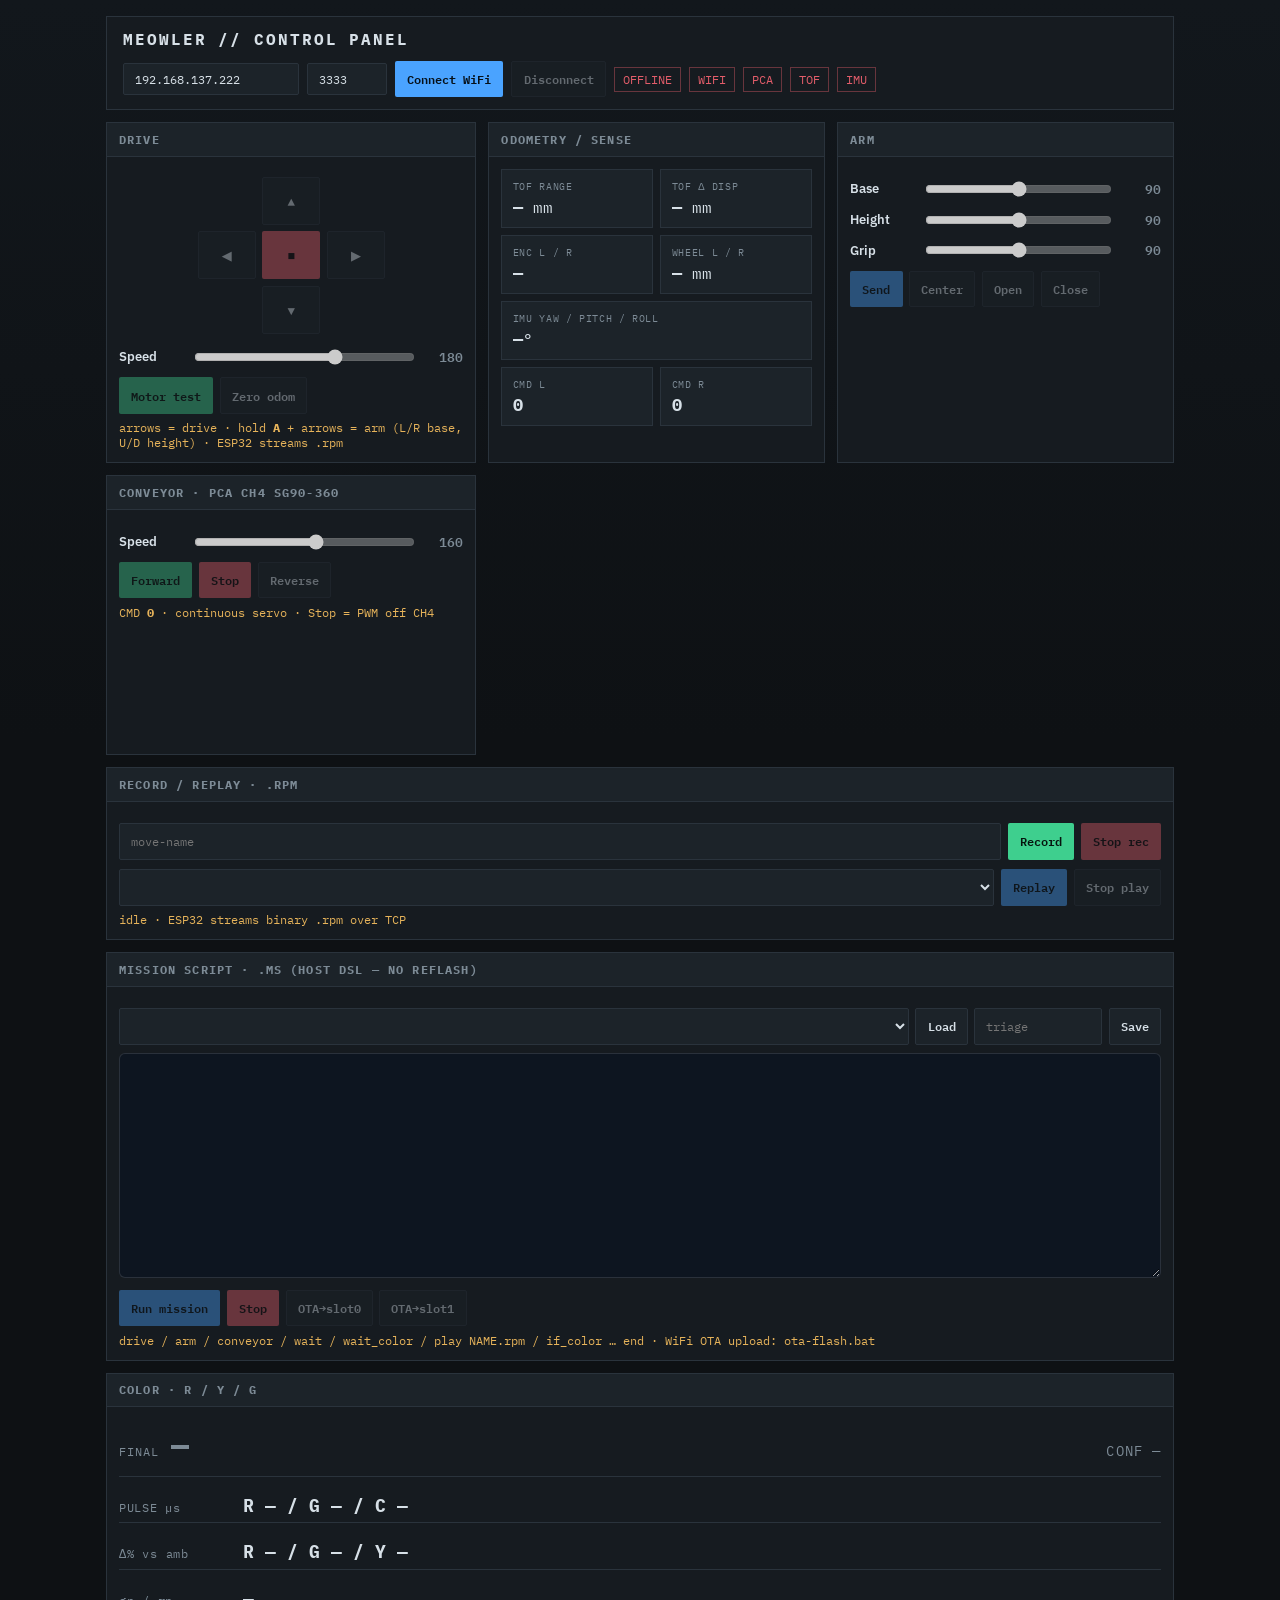
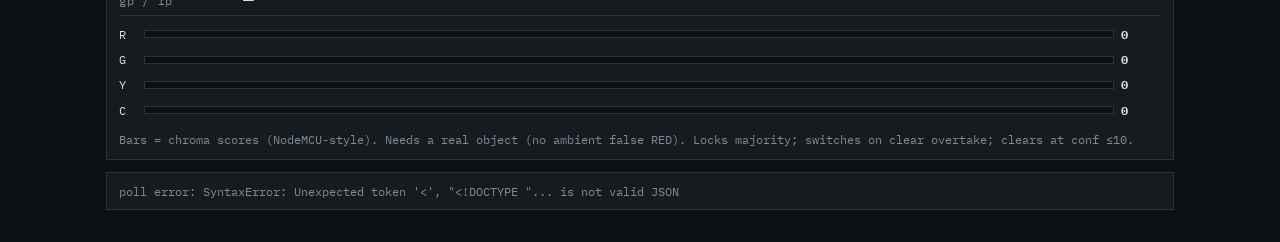
==== arm_ui/templates/index.html @ 34ac081c "Initial commit: Meowler ESP32-S3 robot + arm_ui + esp_mpy" ====
<!DOCTYPE html>
<html lang="en">
<head>
  <meta charset="utf-8" />
  <meta name="viewport" content="width=device-width, initial-scale=1" />
  <title>Meowler Control Panel</title>
  <link rel="preconnect" href="https://fonts.googleapis.com" />
  <link rel="preconnect" href="https://fonts.gstatic.com" crossorigin />
  <link href="https://fonts.googleapis.com/css2?family=IBM+Plex+Mono:wght@400;600;700&family=IBM+Plex+Sans:wght@400;600;700&display=swap" rel="stylesheet" />
  <style>
    :root {
      --bg: #0e1114;
      --panel: #161b20;
      --panel2: #1c2329;
      --ink: #d7e0e7;
      --muted: #7d8b96;
      --line: #2a333c;
      --ok: #3ecf8e;
      --bad: #e35d6a;
      --warn: #e6b35a;
      --accent: #4aa3ff;
      --drive: #3ecf8e;
    }
    * { box-sizing: border-box; }
    body {
      margin: 0;
      min-height: 100vh;
      font-family: "IBM Plex Sans", sans-serif;
      color: var(--ink);
      background:
        linear-gradient(180deg, #12171c 0%, var(--bg) 40%),
        repeating-linear-gradient(0deg, transparent, transparent 23px, rgba(255,255,255,0.015) 24px);
    }
    .shell {
      max-width: 1100px;
      margin: 0 auto;
      padding: 1rem 1rem 2rem;
    }
    header {
      display: flex;
      flex-wrap: wrap;
      gap: 0.75rem 1rem;
      align-items: center;
      justify-content: space-between;
      border: 1px solid var(--line);
      background: var(--panel);
      padding: 0.75rem 1rem;
      margin-bottom: 0.75rem;
    }
    header h1 {
      margin: 0;
      font-size: 1rem;
      letter-spacing: 0.12em;
      text-transform: uppercase;
      font-family: "IBM Plex Mono", monospace;
    }
    .linkbar { display: flex; gap: 0.5rem; flex-wrap: wrap; align-items: center; }
    select, button, input[type="range"], input[type="text"], input[type="number"] { font: inherit; }
    select, button, input[type="text"], input[type="number"] {
      border: 1px solid var(--line);
      background: var(--panel2);
      color: var(--ink);
      padding: 0.45rem 0.7rem;
      border-radius: 2px;
      font-family: "IBM Plex Mono", monospace;
      font-size: 0.78rem;
    }
    input[type="text"] { width: 11rem; }
    input[type="number"] { width: 5rem; }
    .color-raw {
      display: grid;
      gap: 0.65rem;
      font-family: "IBM Plex Mono", monospace;
    }
    .color-raw .row {
      display: grid;
      grid-template-columns: 7rem 1fr;
      gap: 0.75rem;
      align-items: baseline;
      border-bottom: 1px solid var(--line);
      padding: 0.35rem 0;
    }
    .color-raw .row span { color: var(--muted); font-size: 0.75rem; letter-spacing: 0.06em; }
    .color-raw .row strong { font-size: 1.15rem; font-weight: 700; }
    .color-raw .hint { margin: 0.25rem 0 0; color: var(--muted); font-size: 0.75rem; }
    .barrow {
      display: grid;
      grid-template-columns: 18px 1fr 40px;
      gap: 0.45rem;
      align-items: center;
      font-family: "IBM Plex Mono", monospace;
      font-size: 0.75rem;
    }
    .barrow .track {
      height: 0.5rem;
      background: #0c1014;
      border: 1px solid var(--line);
      overflow: hidden;
    }
    .barrow .track > i { display: block; height: 100%; width: 0%; transition: width 0.12s ease; }
    .barrow.r .track > i { background: #e35d6a; }
    .barrow.g .track > i { background: #3ecf8e; }
    .barrow.y .track > i { background: #e6b35a; }
    .barrow.c .track > i { background: #8a96a0; }
    .color-dec {
      display: flex;
      align-items: baseline;
      justify-content: space-between;
      gap: 0.75rem;
      padding: 0.45rem 0 0.7rem;
      border-bottom: 1px solid var(--line);
    }
    .color-dec span { color: var(--muted); font-size: 0.75rem; letter-spacing: 0.08em; text-transform: uppercase; }
    .color-dec strong { font-size: 1.85rem; font-weight: 700; letter-spacing: 0.08em; }
    .color-dec.red strong { color: #e35d6a; }
    .color-dec.yellow strong { color: #e6b35a; }
    .color-dec.green strong { color: #3ecf8e; }
    .color-dec.wait strong { color: var(--muted); }
    button { cursor: pointer; font-weight: 600; }
    button.primary { background: var(--accent); color: #061018; border-color: transparent; }
    button.danger { background: var(--bad); color: #14080a; border-color: transparent; }
    button.ok { background: var(--drive); color: #06140e; border-color: transparent; }
    button:disabled { opacity: 0.4; cursor: not-allowed; }
    .pill {
      font-family: "IBM Plex Mono", monospace;
      font-size: 0.72rem;
      padding: 0.25rem 0.5rem;
      border: 1px solid var(--line);
      color: var(--muted);
    }
    .pill.on { color: var(--ok); border-color: rgba(62,207,142,0.4); }
    .pill.off { color: var(--bad); border-color: rgba(227,93,106,0.4); }

    .grid {
      display: grid;
      grid-template-columns: 1.1fr 1fr 1fr;
      gap: 0.75rem;
    }
    @media (max-width: 900px) { .grid { grid-template-columns: 1fr; } }

    .panel {
      border: 1px solid var(--line);
      background: var(--panel);
      min-height: 280px;
    }
    .panel > h2 {
      margin: 0;
      padding: 0.55rem 0.75rem;
      border-bottom: 1px solid var(--line);
      font-size: 0.72rem;
      letter-spacing: 0.1em;
      text-transform: uppercase;
      color: var(--muted);
      font-family: "IBM Plex Mono", monospace;
      background: var(--panel2);
    }
    .panel .body { padding: 0.75rem; }

    .metrics {
      display: grid;
      grid-template-columns: 1fr 1fr;
      gap: 0.45rem;
      margin-bottom: 0.75rem;
    }
    .metric {
      border: 1px solid var(--line);
      background: var(--panel2);
      padding: 0.55rem 0.65rem;
      font-family: "IBM Plex Mono", monospace;
    }
    .metric span {
      display: block;
      color: var(--muted);
      font-size: 0.65rem;
      letter-spacing: 0.06em;
      margin-bottom: 0.2rem;
    }
    .metric strong { font-size: 1.05rem; font-weight: 700; }
    .metric.wide { grid-column: 1 / -1; }

    .pad {
      display: grid;
      grid-template-columns: repeat(3, 58px);
      gap: 0.4rem;
      justify-content: center;
      margin: 0.5rem 0 0.75rem;
    }
    .pad button { width: 58px; height: 48px; padding: 0; }
    .pad .ghost { visibility: hidden; }

    label.slider {
      display: grid;
      grid-template-columns: 64px 1fr 42px;
      gap: 0.55rem;
      align-items: center;
      margin: 0.55rem 0;
      font-size: 0.82rem;
      font-weight: 600;
    }
    input[type="range"] { width: 100%; accent-color: var(--accent); }
    .val { font-family: "IBM Plex Mono", monospace; text-align: right; color: var(--muted); font-size: 0.8rem; }

    .actions { display: flex; flex-wrap: wrap; gap: 0.4rem; margin-top: 0.6rem; }
    .logs {
      margin-top: 0.75rem;
      border: 1px solid var(--line);
      background: var(--panel);
      max-height: 150px;
      overflow: auto;
      font-family: "IBM Plex Mono", monospace;
      font-size: 0.72rem;
      color: var(--muted);
      padding: 0.65rem 0.75rem;
      white-space: pre-wrap;
    }
    .hint { color: var(--warn); font-size: 0.75rem; margin: 0.4rem 0 0; font-family: "IBM Plex Mono", monospace; }
  </style>
</head>
<body>
  <div class="shell">
    <header>
      <h1>Meowler // Control Panel</h1>
      <div class="linkbar">
        <input id="host" type="text" value="192.168.137.222" placeholder="192.168.137.222" title="ESP32 static IP (exact)" autocomplete="off" spellcheck="false" />
        <input id="netPort" type="number" value="3333" min="1" max="65535" title="TCP port" />
        <button class="primary" id="connectBtn" type="button">Connect WiFi</button>
        <button id="disconnectBtn" type="button" disabled>Disconnect</button>
        <span class="pill off" id="status">OFFLINE</span>
        <span class="pill off" id="flagWifi">WIFI</span>
        <span class="pill off" id="flagPca">PCA</span>
        <span class="pill off" id="flagTof">TOF</span>
        <span class="pill off" id="flagImu">IMU</span>
      </div>
    </header>

    <div class="grid">
      <section class="panel">
        <h2>Drive</h2>
        <div class="body">
          <div class="pad">
            <button class="ghost" type="button" tabindex="-1">·</button>
            <button id="fwdBtn" type="button" disabled>▲</button>
            <button class="ghost" type="button" tabindex="-1">·</button>
            <button id="leftBtn" type="button" disabled>◀</button>
            <button class="danger" id="stopBtn" type="button" disabled>■</button>
            <button id="rightBtn" type="button" disabled>▶</button>
            <button class="ghost" type="button" tabindex="-1">·</button>
            <button id="backBtn" type="button" disabled>▼</button>
            <button class="ghost" type="button" tabindex="-1">·</button>
          </div>
          <label class="slider">Speed
            <input id="speed" type="range" min="40" max="255" value="180" disabled />
            <span class="val" id="speedVal">180</span>
          </label>
          <div class="actions">
            <button class="ok" id="motorTestBtn" type="button" disabled>Motor test</button>
            <button id="zeroBtn" type="button" disabled>Zero odom</button>
          </div>
          <p class="hint">arrows = drive · hold <strong>A</strong> + arrows = arm (L/R base, U/D height) · ESP32 streams .rpm</p>
        </div>
      </section>

      <section class="panel">
        <h2>Odometry / Sense</h2>
        <div class="body">
          <div class="metrics">
            <div class="metric"><span>TOF RANGE</span><strong id="dist">—</strong> mm</div>
            <div class="metric"><span>TOF Δ DISP</span><strong id="tofDisp">—</strong> mm</div>
            <div class="metric"><span>ENC L / R</span><strong id="enc">—</strong></div>
            <div class="metric"><span>WHEEL L / R</span><strong id="wheel">—</strong> mm</div>
            <div class="metric wide"><span>IMU YAW / PITCH / ROLL</span><strong id="imu">—</strong>°</div>
            <div class="metric"><span>CMD L</span><strong id="leftVal">0</strong></div>
            <div class="metric"><span>CMD R</span><strong id="rightVal">0</strong></div>
          </div>
        </div>
      </section>

      <section class="panel">
        <h2>Arm</h2>
        <div class="body">
          <label class="slider">Base
            <input id="base" type="range" min="0" max="180" value="90" disabled />
            <span class="val" id="baseVal">90</span>
          </label>
          <label class="slider">Height
            <input id="height" type="range" min="0" max="180" value="90" disabled />
            <span class="val" id="heightVal">90</span>
          </label>
          <label class="slider">Grip
            <input id="grip" type="range" min="0" max="180" value="90" disabled />
            <span class="val" id="gripVal">90</span>
          </label>
          <div class="actions">
            <button class="primary" id="sendBtn" type="button" disabled>Send</button>
            <button id="centerBtn" type="button" disabled>Center</button>
            <button id="openGripBtn" type="button" disabled>Open</button>
            <button id="closeGripBtn" type="button" disabled>Close</button>
          </div>
        </div>
      </section>

      <section class="panel">
        <h2>Conveyor · PCA CH4 SG90-360</h2>
        <div class="body">
          <label class="slider">Speed
            <input id="convSpeed" type="range" min="40" max="255" value="160" disabled />
            <span class="val" id="convSpeedVal">160</span>
          </label>
          <div class="actions">
            <button class="ok" id="convFwdBtn" type="button" disabled>Forward</button>
            <button class="danger" id="convStopBtn" type="button" disabled>Stop</button>
            <button id="convRevBtn" type="button" disabled>Reverse</button>
          </div>
          <p class="hint">CMD <strong id="convCmd">0</strong> · continuous servo · Stop = PWM off CH4</p>
        </div>
      </section>
    </div>

    <section class="panel" style="margin-top:0.75rem;min-height:auto">
      <h2>Record / Replay · .rpm</h2>
      <div class="body">
        <div class="actions">
          <input id="recName" type="text" placeholder="move-name" style="flex:1;min-width:8rem" autocomplete="off" spellcheck="false" />
          <button class="ok" id="recStartBtn" type="button">Record</button>
          <button class="danger" id="recStopBtn" type="button" disabled>Stop rec</button>
        </div>
        <div class="actions">
          <select id="rpmSelect" style="flex:1;min-width:8rem"></select>
          <button class="primary" id="replayBtn" type="button" disabled>Replay</button>
          <button id="replayStopBtn" type="button" disabled>Stop play</button>
        </div>
        <p class="hint" id="recHint">idle · ESP32 streams binary .rpm over TCP</p>
      </div>
    </section>

    <section class="panel" style="margin-top:0.75rem;min-height:auto">
      <h2>Mission script · .ms (host DSL — no reflash)</h2>
      <div class="body">
        <div class="actions">
          <select id="msSelect" style="flex:1;min-width:8rem"></select>
          <button type="button" id="msLoadBtn">Load</button>
          <input id="msName" type="text" placeholder="triage" style="width:8rem" autocomplete="off" spellcheck="false" />
          <button type="button" id="msSaveBtn">Save</button>
        </div>
        <textarea id="msSrc" rows="12" spellcheck="false" style="width:100%;margin-top:0.5rem;font-family:IBM Plex Mono,monospace;font-size:0.8rem;background:#0d1520;color:var(--ink);border:1px solid rgba(255,255,255,0.12);border-radius:6px;padding:0.6rem;resize:vertical"></textarea>
        <div class="actions" style="margin-top:0.5rem">
          <button class="primary" id="msRunBtn" type="button" disabled>Run mission</button>
          <button class="danger" id="msStopBtn" type="button" disabled>Stop</button>
          <button type="button" id="otaBoot0Btn" disabled title="Reboot into ota_0">OTA→slot0</button>
          <button type="button" id="otaBoot1Btn" disabled title="Reboot into ota_1">OTA→slot1</button>
        </div>
        <p class="hint" id="msHint">drive / arm / conveyor / wait / wait_color / play NAME.rpm / if_color … end · WiFi OTA upload: ota-flash.bat</p>
      </div>
    </section>

    <section class="panel" style="margin-top:0.75rem;min-height:auto">
      <h2>Color · R / Y / G</h2>
      <div class="body">
        <div class="color-raw">
          <div class="color-dec wait" id="colorDec"><span>Final</span><strong id="colorName">—</strong><span id="colorConf" style="margin-left:auto;font-size:0.85rem">conf —</span></div>
          <div class="row"><span>PULSE µs</span><strong id="rawUs">R — / G — / C —</strong></div>
          <div class="row"><span>Δ% vs amb</span><strong id="rawPct">R — / G — / Y —</strong></div>
          <div class="row"><span>gp / rp</span><strong id="rawRatio">—</strong></div>
          <div class="barrow r"><span>R</span><div class="track"><i id="barR"></i></div><strong id="valR">0</strong></div>
          <div class="barrow g"><span>G</span><div class="track"><i id="barG"></i></div><strong id="valG">0</strong></div>
          <div class="barrow y"><span>Y</span><div class="track"><i id="barY"></i></div><strong id="valY">0</strong></div>
          <div class="barrow c"><span>C</span><div class="track"><i id="barC"></i></div><strong id="valC">0</strong></div>
          <p class="hint">Bars = chroma scores (NodeMCU-style). Needs a real object (no ambient false RED). Locks majority; switches on clear overtake; clears at conf ≤10.</p>
        </div>
      </div>
    </section>

    <div class="logs" id="logs">waiting…</div>
  </div>

  <script>
    const $ = (id) => document.getElementById(id);
    let connected = false;
    let armTimer = null;
    let driveTimer = null;
    let hold = null;

    async function api(path, opts) {
      const r = await fetch(path, { headers: { "Content-Type": "application/json" }, ...opts });
      return r.json();
    }

    /** Exact host from the box — strip scheme/path; honor host:port */
    function readEndpoint() {
      let h = ($("host").value || "").trim();
      let p = Number($("netPort").value) || 3333;
      if (!h) h = "192.168.137.222";
      if (h.includes("://")) h = h.split("://", 2)[1];
      h = h.split("/", 1)[0].trim();
      if (!h.startsWith("[") && (h.match(/:/g) || []).length === 1) {
        const [left, right] = h.split(":");
        if (/^\d+$/.test(right)) { h = left.trim(); p = Number(right); }
      }
      h = h.replace(/\.$/, "").trim();
      $("host").value = h;
      $("netPort").value = String(p);
      try {
        localStorage.setItem("meowler_host", h);
        localStorage.setItem("meowler_port", String(p));
      } catch (_) {}
      return { host: h, port: p };
    }

    (function restoreEndpoint() {
      try {
        const h = localStorage.getItem("meowler_host");
        const p = localStorage.getItem("meowler_port");
        if (h) $("host").value = h;
        if (p) $("netPort").value = p;
      } catch (_) {}
    })();

    function setPill(id, on) {
      const el = $(id);
      el.className = "pill " + (on ? "on" : "off");
    }

    function setEnabled(on) {
      connected = on;
      const ids = ["base","height","grip","speed","sendBtn","centerBtn","openGripBtn","closeGripBtn",
        "disconnectBtn","fwdBtn","backBtn","leftBtn","rightBtn","stopBtn","motorTestBtn","zeroBtn",
        "convSpeed","convFwdBtn","convStopBtn","convRevBtn",
        "recStartBtn","replayBtn","msRunBtn","otaBoot0Btn","otaBoot1Btn"];
      ids.forEach((id) => { $(id).disabled = !on; });
      $("connectBtn").disabled = on;
      $("status").textContent = on ? "ONLINE" : "OFFLINE";
      setPill("status", on);
    }

    function deg(cdeg) { return (Number(cdeg || 0) / 100).toFixed(1); }

    function paintColor(s) {
      const rp = Number(s.color_rp) || 0, gp = Number(s.color_gp) || 0;
      const cp = Number(s.color_cp) || 0;
      const r = Number(s.color_r) || 0, g = Number(s.color_g) || 0;
      const y = Number(s.color_b) || 0; /* firmware: yellow Δ%, not blue */
      $("rawUs").textContent = `R ${rp} / G ${gp} / C ${cp}`;
      $("rawPct").textContent = `R ${r} / G ${g} / Y ${y}`;
      $("rawRatio").textContent = rp ? (gp / rp).toFixed(3) : "—";
      $("barR").style.width = Math.max(2, Math.min(100, r)) + "%";
      $("barG").style.width = Math.max(2, Math.min(100, g)) + "%";
      $("barY").style.width = Math.max(2, Math.min(100, y)) + "%";
      const maxRG = Math.max(1, rp, gp);
      const fillC = cp ? Math.max(4, Math.min(100, Math.round((1 - cp / (maxRG * 1.4)) * 100))) : 0;
      $("barC").style.width = fillC + "%";
      $("valR").textContent = String(r);
      $("valG").textContent = String(g);
      $("valY").textContent = String(y);
      $("valC").textContent = String(cp);
      const code = Number(s.color) || 0;
      const names = ["—", "RED", "YELLOW", "GREEN"];
      const cls = ["wait", "red", "yellow", "green"];
      $("colorName").textContent = names[code] || "—";
      $("colorDec").className = "color-dec " + (cls[code] || "wait");
      $("colorConf").textContent = "conf " + (Number(s.color_conf) || 0);
    }

    async function poll() {
      try {
        const s = await api("/api/state");
        if (s.connected !== connected) setEnabled(!!s.connected);
        const tofLive = !!s.tof_ok || (Number(s.distance_mm) > 0);
        setPill("flagWifi", !!(s.connected && (s.wifi_ok || String(s.mode || "").includes("tcp"))));
        setPill("flagPca", !!s.pca_ok);
        setPill("flagTof", tofLive);
        setPill("flagImu", !!s.imu_ok);
        paintColor(s);
        if (!s.connected) {
          $("logs").textContent = (s.logs || []).join("\n") || (s.error || "offline — Connect WiFi");
          return;
        }
        $("dist").textContent = s.distance_mm ?? 0;
        $("tofDisp").textContent = s.tof_disp_mm ?? 0;
        $("enc").textContent = `${s.enc_l ?? 0} / ${s.enc_r ?? 0}`;
        $("wheel").textContent = `${s.wheel_l_mm ?? 0} / ${s.wheel_r_mm ?? 0}`;
        $("imu").textContent = `${deg(s.yaw_cdeg)} / ${deg(s.pitch_cdeg)} / ${deg(s.roll_cdeg)}`;
        $("leftVal").textContent = s.left ?? 0;
        $("rightVal").textContent = s.right ?? 0;
        $("convCmd").textContent = String(s.conveyor ?? 0);
        if (!armMod() && document.activeElement !== $("base") && document.activeElement !== $("height") && document.activeElement !== $("grip")) {
          if (s.base != null) { $("base").value = String(s.base); $("baseVal").textContent = String(s.base); }
          if (s.height != null) { $("height").value = String(s.height); $("heightVal").textContent = String(s.height); }
          if (s.grip != null) { $("grip").value = String(s.grip); $("gripVal").textContent = String(s.grip); }
        }
        const link = s.host || "";
        $("logs").textContent = [
          `[${s.mode || "?"} ${link}] ${s.color_name || "—"} conf=${s.color_conf|0} R/G/C=${s.color_rp|0}/${s.color_gp|0}/${s.color_cp|0} Δ% R=${s.color_r|0} G=${s.color_g|0} Y=${s.color_b|0}`,
          ...(s.logs || []),
        ].join("\n") || "—";
      } catch (err) {
        $("logs").textContent = "poll error: " + err;
      }
    }

    function bindSlider(id, valId) {
      const el = $(id);
      const send = () => {
        if (!connected) return;
        clearTimeout(armTimer);
        /* Fire ASAP while dragging — was waiting for mouseup + 80–160 ms */
        armTimer = setTimeout(() => {
          const body = {};
          body[id] = Number(el.value);
          api("/api/arm", { method: "POST", body: JSON.stringify(body) });
        }, 0);
      };
      el.addEventListener("input", () => {
        $(valId).textContent = el.value;
        send();
      });
      el.addEventListener("change", send);
    }

    function drive(left, right) {
      if (!connected) return;
      api("/api/drive", { method: "POST", body: JSON.stringify({ left, right }) });
    }

    function startHold(dir) {
      const spd = Number($("speed").value);
      const map = {
        fwd: [spd, spd],
        back: [-spd, -spd],
        left: [-spd, spd],
        right: [spd, -spd],
      };
      const [l, r] = map[dir];
      hold = dir;
      drive(l, r);
      clearInterval(driveTimer);
      driveTimer = setInterval(() => { if (hold) drive(l, r); }, 120);
    }

    function endHold() {
      hold = null;
      clearInterval(driveTimer);
      driveTimer = null;
      drive(0, 0);
    }

    function setConveyor(speed) {
      if (!connected) return;
      api("/api/conveyor", { method: "POST", body: JSON.stringify({ speed }) });
      $("convCmd").textContent = String(speed);
    }

    function bindHold(id, dir) {
      const el = $(id);
      el.addEventListener("pointerdown", (ev) => { ev.preventDefault(); el.setPointerCapture(ev.pointerId); startHold(dir); });
      el.addEventListener("pointerup", endHold);
      el.addEventListener("pointercancel", endHold);
      el.addEventListener("lostpointercapture", endHold);
    }

    $("connectBtn").onclick = async () => {
      const ep = readEndpoint();
      const res = await api("/api/connect", {
        method: "POST",
        body: JSON.stringify({ mode: "tcp", host: ep.host, port: ep.port }),
      });
      if (!res.ok) {
        alert((res.error || "connect failed") + ` — tried ${res.host || ep.host}:${res.port || ep.port}`);
      } else {
        $("host").value = res.host || ep.host;
        $("netPort").value = String(res.port || ep.port);
      }
      await poll();
    };
    $("host").addEventListener("keydown", (ev) => {
      if (ev.key === "Enter") { ev.preventDefault(); $("connectBtn").click(); }
    });
    $("netPort").addEventListener("keydown", (ev) => {
      if (ev.key === "Enter") { ev.preventDefault(); $("connectBtn").click(); }
    });
    $("disconnectBtn").onclick = async () => { await api("/api/disconnect", { method: "POST", body: "{}" }); await poll(); };
    $("sendBtn").onclick = () => api("/api/arm", {
      method: "POST",
      body: JSON.stringify({ base: Number($("base").value), height: Number($("height").value), grip: Number($("grip").value) }),
    });
    $("centerBtn").onclick = () => api("/api/center", { method: "POST", body: "{}" });
    $("openGripBtn").onclick = () => {
      $("grip").value = 40; $("gripVal").textContent = "40";
      api("/api/arm", { method: "POST", body: JSON.stringify({ grip: 40 }) });
    };
    $("closeGripBtn").onclick = () => {
      $("grip").value = 140; $("gripVal").textContent = "140";
      api("/api/arm", { method: "POST", body: JSON.stringify({ grip: 140 }) });
    };
    $("stopBtn").onclick = () => {
      endHold();
      api("/api/stop", { method: "POST", body: "{}" });
      $("convCmd").textContent = "0";
    };
    $("motorTestBtn").onclick = () => api("/api/motor_test", { method: "POST", body: "{}" });
    $("zeroBtn").onclick = () => api("/api/zero", { method: "POST", body: "{}" });
    $("speed").addEventListener("input", () => { $("speedVal").textContent = $("speed").value; });
    $("convSpeed").addEventListener("input", () => { $("convSpeedVal").textContent = $("convSpeed").value; });
    $("convFwdBtn").onclick = () => setConveyor(Number($("convSpeed").value));
    $("convStopBtn").onclick = () => setConveyor(0);
    $("convRevBtn").onclick = () => setConveyor(-Number($("convSpeed").value));

    bindSlider("base", "baseVal");
    bindSlider("height", "heightVal");
    bindSlider("grip", "gripVal");
    let keysHeld = new Set();
    let keyTimer = null;

    function typingInField() {
      const t = document.activeElement;
      if (!t) return false;
      const tag = (t.tagName || "").toLowerCase();
      return tag === "input" || tag === "textarea" || tag === "select";
    }

    function armMod() {
      return keysHeld.has("a") || keysHeld.has("A");
    }

    function arrowsHeld() {
      return keysHeld.has("ArrowUp") || keysHeld.has("ArrowDown") ||
             keysHeld.has("ArrowLeft") || keysHeld.has("ArrowRight");
    }

    function clampDeg(v) { return Math.max(0, Math.min(180, Math.round(v))); }

    function driveFromKeys() {
      if (!connected) return;
      const spd = Number($("speed").value);
      let l = 0, r = 0;
      const f = keysHeld.has("ArrowUp");
      const b = keysHeld.has("ArrowDown");
      const L = keysHeld.has("ArrowLeft");
      const R = keysHeld.has("ArrowRight");
      if (f && !b) { l = spd; r = spd; }
      else if (b && !f) { l = -spd; r = -spd; }
      if (L && !R) { l -= spd; r += spd; }
      else if (R && !L) { l += spd; r -= spd; }
      l = Math.max(-255, Math.min(255, l));
      r = Math.max(-255, Math.min(255, r));
      drive(l, r);
    }

    function armFromKeys() {
      if (!connected) return;
      const step = 5;
      const body = {};
      if (keysHeld.has("ArrowLeft") && !keysHeld.has("ArrowRight")) {
        body.base = clampDeg(Number($("base").value) - step);
        $("base").value = String(body.base);
        $("baseVal").textContent = String(body.base);
      } else if (keysHeld.has("ArrowRight") && !keysHeld.has("ArrowLeft")) {
        body.base = clampDeg(Number($("base").value) + step);
        $("base").value = String(body.base);
        $("baseVal").textContent = String(body.base);
      }
      if (keysHeld.has("ArrowUp") && !keysHeld.has("ArrowDown")) {
        body.height = clampDeg(Number($("height").value) + step);
        $("height").value = String(body.height);
        $("heightVal").textContent = String(body.height);
      } else if (keysHeld.has("ArrowDown") && !keysHeld.has("ArrowUp")) {
        body.height = clampDeg(Number($("height").value) - step);
        $("height").value = String(body.height);
        $("heightVal").textContent = String(body.height);
      }
      if (body.base == null && body.height == null) return;
      api("/api/arm", { method: "POST", body: JSON.stringify(body) });
    }

    function applyKeys() {
      if (!connected) return;
      if (armMod()) {
        if (arrowsHeld()) armFromKeys();
      } else if (arrowsHeld()) {
        driveFromKeys();
      }
    }

    function startKeyRepeat() {
      applyKeys();
      clearInterval(keyTimer);
      keyTimer = setInterval(applyKeys, armMod() ? 40 : 90);
    }

    function stopKeyRepeat() {
      clearInterval(keyTimer);
      keyTimer = null;
    }

    function onKeyDown(ev) {
      if (typingInField()) return;
      const k = ev.key;
      if (k === " ") {
        ev.preventDefault();
        endHold();
        keysHeld.clear();
        stopKeyRepeat();
        drive(0, 0);
        api("/api/stop", { method: "POST", body: "{}" });
        return;
      }
      if (k === "a" || k === "A") {
        ev.preventDefault();
        if (keysHeld.has(k) && ev.repeat) return;
        keysHeld.add(k);
        drive(0, 0);
        startKeyRepeat();
        return;
      }
      if (!["ArrowUp","ArrowDown","ArrowLeft","ArrowRight"].includes(k)) return;
      ev.preventDefault();
      if (!connected) return;
      keysHeld.add(k);
      startKeyRepeat();
    }

    function onKeyUp(ev) {
      const k = ev.key;
      if (k === "a" || k === "A") {
        ev.preventDefault();
        keysHeld.delete("a");
        keysHeld.delete("A");
        if (arrowsHeld() && connected) {
          startKeyRepeat();
        } else {
          stopKeyRepeat();
        }
        return;
      }
      if (!["ArrowUp","ArrowDown","ArrowLeft","ArrowRight"].includes(k)) return;
      ev.preventDefault();
      keysHeld.delete(k);
      if (arrowsHeld()) {
        applyKeys();
      } else {
        stopKeyRepeat();
        if (!armMod()) drive(0, 0);
      }
    }

    window.addEventListener("keydown", onKeyDown);
    window.addEventListener("keyup", onKeyUp);
    window.addEventListener("blur", () => {
      keysHeld.clear();
      stopKeyRepeat();
      if (connected) drive(0, 0);
    });

    async function refreshRpmList() {
      try {
        const s = await api("/api/record/list");
        const sel = $("rpmSelect");
        const cur = sel.value;
        sel.innerHTML = "";
        (s.files || []).forEach((f) => {
          const o = document.createElement("option");
          o.value = f.name;
          o.textContent = `${f.name} (${f.events})`;
          sel.appendChild(o);
        });
        if (cur) sel.value = cur;
      } catch (_) {}
    }

    async function refreshRecHint() {
      try {
        const s = await api("/api/record/state");
        $("recStopBtn").disabled = !s.recording;
        $("recStartBtn").disabled = !!s.recording || !!s.replaying || !connected;
        $("replayBtn").disabled = !!s.recording || !!s.replaying || !connected || !$("rpmSelect").value;
        $("replayStopBtn").disabled = !s.replaying;
        if (s.recording) $("recHint").textContent = `RECORDING ${s.name}.rpm · ${s.events} cmds · ESP32 stream`;
        else if (s.replaying) $("recHint").textContent = "REPLAYING…";
        else $("recHint").textContent = `idle · ${(s.files || []).length} .rpm streamed from ESP32`;
      } catch (_) {}
    }

    $("recStartBtn").onclick = async () => {
      const name = ($("recName").value || "").trim();
      const res = await api("/api/record/start", { method: "POST", body: JSON.stringify({ name }) });
      if (!res.ok) { alert(res.error || "record failed"); return; }
      $("recName").value = res.name;
      await refreshRpmList();
      await refreshRecHint();
    };
    $("recStopBtn").onclick = async () => {
      const res = await api("/api/record/stop", { method: "POST", body: "{}" });
      if (res.ok) await refreshRpmList();
      await refreshRecHint();
    };
    $("replayBtn").onclick = async () => {
      const name = $("rpmSelect").value;
      const res = await api("/api/replay", { method: "POST", body: JSON.stringify({ name }) });
      if (!res.ok) alert(res.error || "replay failed");
      await refreshRecHint();
    };
    $("replayStopBtn").onclick = async () => {
      await api("/api/replay/stop", { method: "POST", body: "{}" });
      await refreshRecHint();
    };

    async function refreshMsList() {
      try {
        const s = await api("/api/mission/list");
        const sel = $("msSelect");
        const cur = sel.value;
        sel.innerHTML = "";
        (s.files || []).forEach((f) => {
          const o = document.createElement("option");
          o.value = f.name;
          o.textContent = f.name;
          sel.appendChild(o);
        });
        if (cur) sel.value = cur;
      } catch (_) {}
    }

    async function refreshMsState() {
      try {
        const s = await api("/api/mission/state");
        $("msRunBtn").disabled = !!s.running || !connected;
        $("msStopBtn").disabled = !s.running;
        if (s.running) $("msHint").textContent = `RUNNING · line ~${s.line}`;
        else if (s.error) $("msHint").textContent = `err: ${s.error}`;
        else $("msHint").textContent = "drive / arm / conveyor / wait / wait_color / play · OTA: ota-flash.bat";
      } catch (_) {}
    }

    $("msLoadBtn").onclick = async () => {
      const name = $("msSelect").value;
      if (!name) return;
      const r = await api("/api/mission/get?name=" + encodeURIComponent(name));
      if (!r.ok) { alert(r.error || "load failed"); return; }
      $("msName").value = r.name;
      $("msSrc").value = r.src || "";
    };
    $("msSaveBtn").onclick = async () => {
      const name = ($("msName").value || "").trim();
      const src = $("msSrc").value || "";
      const r = await api("/api/mission/save", { method: "POST", body: JSON.stringify({ name, src }) });
      if (!r.ok) { alert(r.error || "save failed"); return; }
      await refreshMsList();
      $("msSelect").value = r.name;
    };
    $("msRunBtn").onclick = async () => {
      const src = $("msSrc").value || "";
      const name = ($("msName").value || "").trim();
      const r = await api("/api/mission/run", { method: "POST", body: JSON.stringify({ src, name }) });
      if (!r.ok) alert(r.error || "run failed");
      await refreshMsState();
    };
    $("msStopBtn").onclick = async () => {
      await api("/api/mission/stop", { method: "POST", body: "{}" });
      await refreshMsState();
    };
    $("otaBoot0Btn").onclick = async () => {
      if (!confirm("Reboot robot into ota_0?")) return;
      await api("/api/ota", { method: "POST", body: JSON.stringify({ action: 7 }) });
    };
    $("otaBoot1Btn").onclick = async () => {
      if (!confirm("Reboot robot into ota_1?")) return;
      await api("/api/ota", { method: "POST", body: JSON.stringify({ action: 8 }) });
    };

    bindHold("fwdBtn", "fwd");
    bindHold("backBtn", "back");
    bindHold("leftBtn", "left");
    bindHold("rightBtn", "right");
    setInterval(poll, 100);
    poll();
    setInterval(refreshRecHint, 400);
    setInterval(refreshMsState, 400);
    refreshRpmList();
    refreshMsList();
    refreshMsState();
    api("/api/mission/get?name=triage").then((r) => {
      if (r.ok && !$("msSrc").value) {
        $("msName").value = "triage";
        $("msSrc").value = r.src || "";
      }
    }).catch(() => {});
  </script>
</body>
</html>
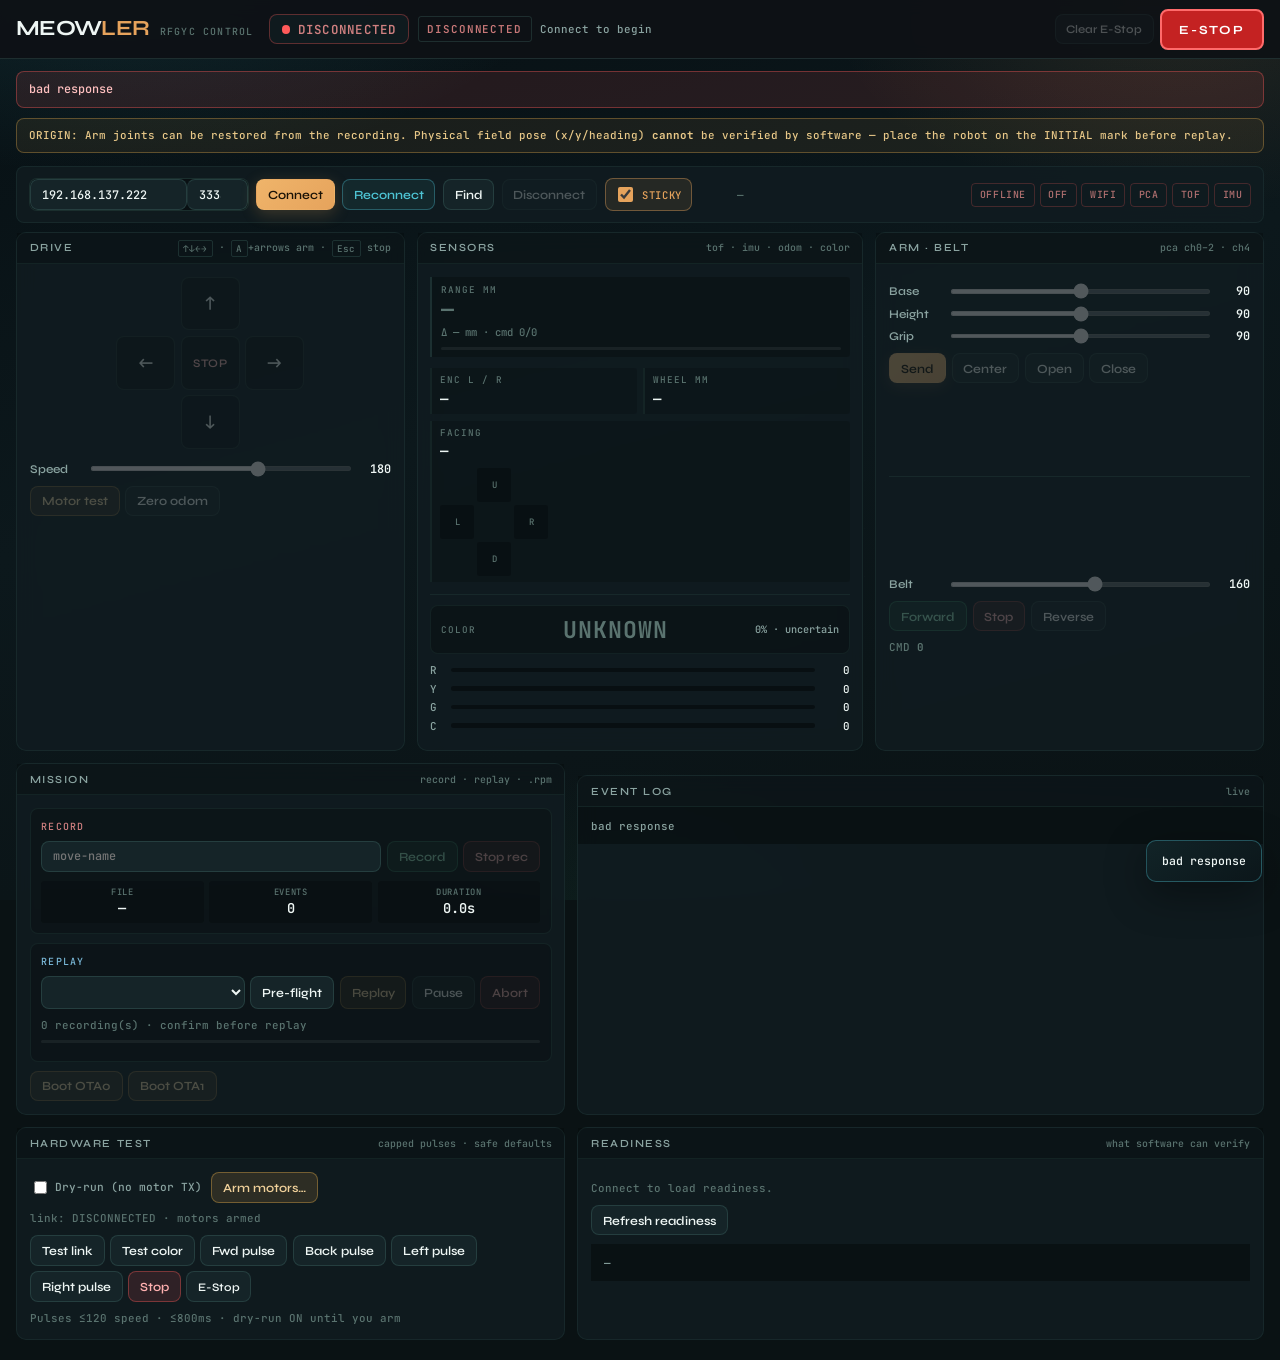
==== commit d42d6f2c: "Checkpoint before persistent TCP/WebSocket and high-accuracy recording work. Stable Meowler panel + " ====
--- a/arm_ui/templates/index.html
+++ b/arm_ui/templates/index.html
@@ -3,389 +3,1382 @@
 <head>
   <meta charset="utf-8" />
   <meta name="viewport" content="width=device-width, initial-scale=1" />
-  <title>Meowler Control Panel</title>
+  <title>Meowler Control</title>
   <link rel="preconnect" href="https://fonts.googleapis.com" />
   <link rel="preconnect" href="https://fonts.gstatic.com" crossorigin />
-  <link href="https://fonts.googleapis.com/css2?family=IBM+Plex+Mono:wght@400;600;700&family=IBM+Plex+Sans:wght@400;600;700&display=swap" rel="stylesheet" />
+  <link href="https://fonts.googleapis.com/css2?family=JetBrains+Mono:wght@400;500;600&family=Syne:wght@500;600;700;800&display=swap" rel="stylesheet" />
   <style>
     :root {
-      --bg: #0e1114;
-      --panel: #161b20;
-      --panel2: #1c2329;
-      --ink: #d7e0e7;
-      --muted: #7d8b96;
-      --line: #2a333c;
-      --ok: #3ecf8e;
-      --bad: #e35d6a;
-      --warn: #e6b35a;
-      --accent: #4aa3ff;
-      --drive: #3ecf8e;
+      --bg: #0a1214;
+      --panel: rgba(16, 28, 32, 0.88);
+      --panel-2: #152428;
+      --ink: #eef6f4;
+      --muted: #8aa3a0;
+      --faint: #5a736f;
+      --line: rgba(120, 200, 180, 0.08);
+      --line-strong: rgba(120, 200, 180, 0.16);
+      --accent: #e6a35c;
+      --accent-ink: #1a1206;
+      --ok: #3dd68c;
+      --bad: #ff5a5a;
+      --warn: #e8b04a;
+      --info: #4ec4d4;
+      --red: #ff5a5a;
+      --yel: #e8b04a;
+      --grn: #3dd68c;
+      --r: 8px;
+      --font: "Syne", sans-serif;
+      --mono: "JetBrains Mono", monospace;
+      --top-h: 3.7rem;
+      --ease: cubic-bezier(0.22, 1, 0.36, 1);
     }
     * { box-sizing: border-box; }
+    html, body { height: 100%; }
     body {
       margin: 0;
-      min-height: 100vh;
-      font-family: "IBM Plex Sans", sans-serif;
       color: var(--ink);
+      font-family: var(--font);
+      font-weight: 500;
+      background: var(--bg);
+      -webkit-font-smoothing: antialiased;
+      overflow-x: hidden;
+    }
+    body::before {
+      content: "";
+      position: fixed;
+      inset: 0;
+      z-index: -2;
       background:
-        linear-gradient(180deg, #12171c 0%, var(--bg) 40%),
-        repeating-linear-gradient(0deg, transparent, transparent 23px, rgba(255,255,255,0.015) 24px);
-    }
+        radial-gradient(900px 480px at 8% -10%, rgba(78, 196, 212, 0.16), transparent 55%),
+        radial-gradient(700px 420px at 92% 0%, rgba(230, 163, 92, 0.12), transparent 50%),
+        radial-gradient(600px 500px at 50% 110%, rgba(61, 214, 140, 0.08), transparent 45%),
+        linear-gradient(165deg, #071014 0%, #0c181c 45%, #0a1214 100%);
+      animation: bg-drift 18s var(--ease) infinite alternate;
+    }
+    body::after {
+      content: "";
+      position: fixed;
+      inset: 0;
+      z-index: -1;
+      opacity: 0.35;
+      pointer-events: none;
+      background-image: linear-gradient(rgba(255,255,255,0.02) 1px, transparent 1px),
+        linear-gradient(90deg, rgba(255,255,255,0.02) 1px, transparent 1px);
+      background-size: 48px 48px;
+      mask-image: radial-gradient(ellipse at center, black 30%, transparent 75%);
+    }
+    @keyframes bg-drift {
+      from { transform: scale(1) translateY(0); }
+      to { transform: scale(1.04) translateY(-1.2%); }
+    }
+    body.estop-on::before {
+      background:
+        radial-gradient(800px 400px at 50% -10%, rgba(255, 90, 90, 0.22), transparent 55%),
+        linear-gradient(165deg, #1a0a0a 0%, #120808 100%);
+    }
+    body.estop-on .shell {
+      outline: 2px solid rgba(255, 90, 90, 0.45);
+      outline-offset: -2px;
+    }
+    body.link-live .brand em { animation: brand-glow 2.4s ease-in-out infinite; }
+    body.reconnecting .brand em { animation: brand-seek 1s ease-in-out infinite; color: var(--warn); }
+    @keyframes brand-glow {
+      0%, 100% { text-shadow: 0 0 0 transparent; }
+      50% { text-shadow: 0 0 18px rgba(230, 163, 92, 0.45); }
+    }
+    @keyframes brand-seek {
+      0%, 100% { opacity: 1; }
+      50% { opacity: 0.55; }
+    }
+
     .shell {
-      max-width: 1100px;
+      max-width: 1320px;
       margin: 0 auto;
-      padding: 1rem 1rem 2rem;
-    }
-    header {
+      padding: 0 1rem 1.25rem;
+      min-height: 100%;
+    }
+
+    /* —— Sticky operator chrome —— */
+    .topbar {
+      position: sticky;
+      top: 0;
+      z-index: 40;
+      display: grid;
+      grid-template-columns: auto 1fr auto;
+      gap: 0.75rem 1rem;
+      align-items: center;
+      min-height: var(--top-h);
+      margin: 0 -1rem;
+      padding: 0.55rem 1rem;
+      background: rgba(14, 17, 22, 0.94);
+      border-bottom: 1px solid var(--line-strong);
+      backdrop-filter: blur(8px);
+    }
+    @media (max-width: 900px) {
+      .topbar { grid-template-columns: 1fr auto; }
+      .topbar .brand-block { grid-column: 1 / -1; }
+    }
+
+    .brand-block { display: flex; align-items: baseline; gap: 0.65rem; min-width: 0; }
+    .brand {
+      margin: 0;
+      font-size: 1.35rem;
+      font-weight: 700;
+      letter-spacing: -0.03em;
+      line-height: 1;
+    }
+    .brand em { font-style: normal; color: var(--accent); }
+    .brand-sub {
+      font-family: var(--mono);
+      font-size: 0.62rem;
+      letter-spacing: 0.12em;
+      text-transform: uppercase;
+      color: var(--faint);
+      white-space: nowrap;
+    }
+
+    .status-cluster {
       display: flex;
       flex-wrap: wrap;
-      gap: 0.75rem 1rem;
       align-items: center;
-      justify-content: space-between;
+      gap: 0.4rem 0.55rem;
+      min-width: 0;
+    }
+    .op-chip {
+      display: inline-flex;
+      align-items: center;
+      gap: 0.45rem;
+      padding: 0.35rem 0.7rem;
+      border-radius: var(--r);
+      border: 1px solid var(--line-strong);
+      background: var(--panel);
+      font-family: var(--mono);
+      font-size: 0.78rem;
+      font-weight: 600;
+      letter-spacing: 0.1em;
+      text-transform: uppercase;
+      white-space: nowrap;
+    }
+    .op-chip .dot {
+      width: 0.55rem;
+      height: 0.55rem;
+      border-radius: 50%;
+      background: var(--faint);
+      flex-shrink: 0;
+    }
+    .op-chip[data-mode="DISCONNECTED"] { color: #d08080; border-color: rgba(239,85,85,0.35); }
+    .op-chip[data-mode="DISCONNECTED"] .dot { background: var(--bad); }
+    .op-chip[data-mode="CONNECTED"],
+    .op-chip[data-mode="MANUAL MODE"] { color: var(--ok); border-color: rgba(62,207,142,0.35); }
+    .op-chip[data-mode="CONNECTED"] .dot,
+    .op-chip[data-mode="MANUAL MODE"] .dot { background: var(--ok); }
+    .op-chip[data-mode="RECORDING"] { color: #ffb4b4; border-color: rgba(239,85,85,0.5); background: rgba(239,85,85,0.12); }
+    .op-chip[data-mode="RECORDING"] .dot { background: var(--bad); animation: blink 1s step-end infinite; }
+    .op-chip[data-mode="READY FOR REPLAY"] { color: var(--accent); border-color: rgba(212,161,90,0.45); }
+    .op-chip[data-mode="READY FOR REPLAY"] .dot { background: var(--accent); }
+    .op-chip[data-mode="REPLAYING"] { color: var(--info); border-color: rgba(94,182,232,0.45); background: rgba(94,182,232,0.1); }
+    .op-chip[data-mode="REPLAYING"] .dot { background: var(--info); animation: blink 1s step-end infinite; }
+    .op-chip[data-mode="PAUSED"] { color: var(--warn); border-color: rgba(224,168,74,0.45); }
+    .op-chip[data-mode="PAUSED"] .dot { background: var(--warn); }
+    .op-chip[data-mode="ERROR"],
+    .op-chip[data-mode="EMERGENCY STOP"] {
+      color: #fff;
+      background: #b02020;
+      border-color: #ef5555;
+    }
+    .op-chip[data-mode="ERROR"] .dot,
+    .op-chip[data-mode="EMERGENCY STOP"] .dot { background: #fff; animation: blink 0.7s step-end infinite; }
+
+    @keyframes blink {
+      50% { opacity: 0.25; }
+    }
+
+    .meta-chip {
+      font-family: var(--mono);
+      font-size: 0.68rem;
+      color: var(--muted);
+      max-width: 28rem;
+      overflow: hidden;
+      text-overflow: ellipsis;
+      white-space: nowrap;
+    }
+
+    .top-actions {
+      display: flex;
+      align-items: center;
+      gap: 0.4rem;
+      flex-shrink: 0;
+    }
+    .btn-estop {
+      min-width: 6.5rem;
+      min-height: 2.55rem;
+      padding: 0.45rem 0.85rem;
+      border: 2px solid #ff6b6b;
+      border-radius: var(--r);
+      background: #c42222;
+      color: #fff;
+      font-family: var(--font);
+      font-size: 0.78rem;
+      font-weight: 700;
+      letter-spacing: 0.14em;
+      text-transform: uppercase;
+      cursor: pointer;
+      box-shadow: 0 0 0 0 rgba(239, 85, 85, 0.4);
+    }
+    .btn-estop:hover { background: #e03030; }
+    .btn-estop:active { transform: translateY(1px); }
+    body.estop-on .btn-estop {
+      animation: estop-pulse 1.1s ease-in-out infinite;
+    }
+    @keyframes estop-pulse {
+      0%, 100% { box-shadow: 0 0 0 0 rgba(239, 85, 85, 0.35); }
+      50% { box-shadow: 0 0 0 6px rgba(239, 85, 85, 0); }
+    }
+    .btn-estop-clear {
+      font-size: 0.72rem;
+      padding: 0.45rem 0.65rem;
+    }
+
+    /* —— Alert banner —— */
+    .alert {
+      display: none;
+      margin: 0.75rem 0 0;
+      padding: 0.55rem 0.75rem;
+      border-radius: var(--r);
+      border: 1px solid rgba(239, 85, 85, 0.4);
+      background: rgba(239, 85, 85, 0.12);
+      color: #ffc0c0;
+      font-family: var(--mono);
+      font-size: 0.74rem;
+      line-height: 1.4;
+    }
+    .alert.show { display: block; }
+    .alert.warn {
+      border-color: rgba(224, 168, 74, 0.4);
+      background: rgba(224, 168, 74, 0.1);
+      color: #f0d09a;
+    }
+
+    /* —— Link / reconnect —— */
+    .link-row {
+      display: flex;
+      flex-wrap: wrap;
+      align-items: center;
+      gap: 0.45rem;
+      margin: 0.85rem 0 0.55rem;
+      padding: 0.65rem 0.75rem;
+      background: var(--panel);
       border: 1px solid var(--line);
+      border-radius: var(--r);
+      backdrop-filter: blur(12px);
+      animation: rise-in 0.55s var(--ease) both;
+      transition: border-color 0.3s, box-shadow 0.3s;
+    }
+    body.link-live .link-row {
+      border-color: rgba(61, 214, 140, 0.28);
+      box-shadow: 0 0 0 1px rgba(61, 214, 140, 0.08), 0 12px 40px rgba(0, 0, 0, 0.25);
+    }
+    body.reconnecting .link-row {
+      border-color: rgba(232, 176, 74, 0.45);
+      box-shadow: 0 0 24px rgba(232, 176, 74, 0.12);
+    }
+    .link-fields {
+      display: flex;
+      align-items: stretch;
+      border: 1px solid var(--line-strong);
+      border-radius: var(--r);
+      background: rgba(0, 0, 0, 0.35);
+      overflow: hidden;
+      transition: border-color 0.2s;
+    }
+    .link-fields:focus-within { border-color: rgba(230, 163, 92, 0.55); }
+    .link-fields input {
+      border: 0;
+      background: transparent;
+      color: var(--ink);
+      font-family: var(--mono);
+      font-size: 0.76rem;
+      padding: 0.45rem 0.55rem;
+      outline: none;
+      min-width: 0;
+    }
+    #host { width: 9.8rem; }
+    #netPort {
+      width: 3.8rem;
+      border-left: 1px solid var(--line);
+    }
+    .sticky-toggle {
+      display: inline-flex;
+      align-items: center;
+      gap: 0.4rem;
+      padding: 0.35rem 0.55rem;
+      border-radius: var(--r);
+      border: 1px solid var(--line);
+      background: rgba(0,0,0,0.25);
+      font-family: var(--mono);
+      font-size: 0.66rem;
+      letter-spacing: 0.06em;
+      text-transform: uppercase;
+      color: var(--muted);
+      cursor: pointer;
+      user-select: none;
+      transition: border-color 0.2s, color 0.2s, background 0.2s;
+    }
+    .sticky-toggle input { accent-color: var(--accent); width: 0.9rem; height: 0.9rem; }
+    .sticky-toggle.on {
+      color: var(--accent);
+      border-color: rgba(230, 163, 92, 0.4);
+      background: rgba(230, 163, 92, 0.1);
+    }
+    .hw-flags {
+      display: flex;
+      flex-wrap: wrap;
+      gap: 0.3rem;
+      margin-left: auto;
+    }
+    .pill {
+      font-family: var(--mono);
+      font-size: 0.62rem;
+      font-weight: 500;
+      letter-spacing: 0.06em;
+      padding: 0.28rem 0.48rem;
+      border-radius: 4px;
+      border: 1px solid var(--line);
+      color: var(--faint);
+      text-transform: uppercase;
+      transition: color 0.25s, border-color 0.25s, background 0.25s, transform 0.2s;
+    }
+    .pill.on {
+      color: var(--ok);
+      border-color: rgba(61, 214, 140, 0.45);
+      background: rgba(61, 214, 140, 0.1);
+      animation: pill-pop 0.35s var(--ease);
+    }
+    .pill.off {
+      color: #b07070;
+      border-color: rgba(255, 90, 90, 0.22);
+    }
+    .pill.pulse {
+      animation: pill-pulse 1.1s ease-in-out infinite;
+    }
+    @keyframes pill-pop {
+      from { transform: scale(0.92); opacity: 0.5; }
+      to { transform: scale(1); opacity: 1; }
+    }
+    @keyframes pill-pulse {
+      0%, 100% { box-shadow: 0 0 0 0 rgba(232, 176, 74, 0.35); }
+      50% { box-shadow: 0 0 0 5px rgba(232, 176, 74, 0); }
+    }
+    .latency {
+      font-family: var(--mono);
+      font-size: 0.68rem;
+      color: var(--faint);
+      min-width: 2.8rem;
+      text-align: right;
+      transition: color 0.2s;
+    }
+    .latency.hot { color: var(--ok); }
+
+    .reconnect-banner {
+      display: none;
+      align-items: center;
+      gap: 0.75rem;
+      margin: 0 0 0.85rem;
+      padding: 0.65rem 0.85rem;
+      border-radius: var(--r);
+      border: 1px solid rgba(232, 176, 74, 0.4);
+      background: linear-gradient(105deg, rgba(232, 176, 74, 0.14), rgba(78, 196, 212, 0.08));
+      overflow: hidden;
+      position: relative;
+      animation: rise-in 0.4s var(--ease);
+    }
+    .reconnect-banner.show { display: flex; flex-wrap: wrap; }
+    .reconnect-banner .rb-title {
+      font-family: var(--mono);
+      font-size: 0.72rem;
+      font-weight: 600;
+      letter-spacing: 0.1em;
+      text-transform: uppercase;
+      color: var(--warn);
+    }
+    .reconnect-banner .rb-note {
+      flex: 1;
+      min-width: 12rem;
+      font-family: var(--mono);
+      font-size: 0.7rem;
+      color: var(--muted);
+    }
+    .reconnect-banner .rb-bar {
+      position: absolute;
+      left: 0; right: 0; bottom: 0;
+      height: 2px;
+      background: rgba(232, 176, 74, 0.15);
+    }
+    .reconnect-banner .rb-bar > i {
+      display: block;
+      height: 100%;
+      width: 35%;
+      background: linear-gradient(90deg, transparent, var(--warn), transparent);
+      animation: seek-bar 1.4s linear infinite;
+    }
+    @keyframes seek-bar {
+      from { transform: translateX(-120%); }
+      to { transform: translateX(320%); }
+    }
+    @keyframes rise-in {
+      from { opacity: 0; transform: translateY(10px); }
+      to { opacity: 1; transform: translateY(0); }
+    }
+
+    /* —— Buttons —— */
+    button, select, input[type="text"], input[type="number"] {
+      font: inherit;
+      border: 1px solid var(--line-strong);
+      background: var(--panel-2);
+      color: var(--ink);
+      padding: 0.42rem 0.68rem;
+      border-radius: var(--r);
+      font-size: 0.78rem;
+    }
+    select, input[type="text"], input[type="number"] {
+      font-family: var(--mono);
+      font-size: 0.74rem;
+    }
+    button {
+      cursor: pointer;
+      font-weight: 600;
+      transition: background 0.18s var(--ease), border-color 0.18s, opacity 0.18s, transform 0.18s var(--ease), box-shadow 0.18s;
+    }
+    button:hover:not(:disabled) {
+      border-color: rgba(255, 255, 255, 0.28);
+      background: #1e3338;
+      transform: translateY(-1px);
+    }
+    button:active:not(:disabled) { transform: translateY(1px); }
+    button.primary {
+      background: linear-gradient(135deg, #efb46a, var(--accent));
+      color: var(--accent-ink);
+      border-color: transparent;
+      box-shadow: 0 4px 16px rgba(230, 163, 92, 0.22);
+    }
+    button.primary:hover:not(:disabled) {
+      background: linear-gradient(135deg, #f0c07a, #e6a35c);
+      box-shadow: 0 6px 22px rgba(230, 163, 92, 0.32);
+    }
+    button.ghost-accent {
+      border-color: rgba(78, 196, 212, 0.35);
+      color: var(--info);
+      background: rgba(78, 196, 212, 0.08);
+    }
+    button.danger {
+      background: rgba(239, 85, 85, 0.14);
+      color: #ffb0b0;
+      border-color: rgba(239, 85, 85, 0.4);
+    }
+    button.danger:hover:not(:disabled) { background: rgba(239, 85, 85, 0.25); }
+    button.ok {
+      background: rgba(62, 207, 142, 0.12);
+      color: #8eecc0;
+      border-color: rgba(62, 207, 142, 0.35);
+    }
+    button.warn {
+      background: rgba(224, 168, 74, 0.14);
+      color: #f0d09a;
+      border-color: rgba(224, 168, 74, 0.4);
+    }
+    button:disabled {
+      opacity: 0.28;
+      cursor: not-allowed;
+      filter: grayscale(0.2);
+    }
+    button.loading {
+      position: relative;
+      color: transparent !important;
+      pointer-events: none;
+    }
+    button.loading::after {
+      content: "";
+      position: absolute;
+      inset: 0;
+      margin: auto;
+      width: 0.9rem;
+      height: 0.9rem;
+      border: 2px solid rgba(255,255,255,0.25);
+      border-top-color: var(--ink);
+      border-radius: 50%;
+      animation: spin 0.7s linear infinite;
+    }
+    @keyframes spin { to { transform: rotate(360deg); } }
+
+    /* —— Layout grids —— */
+    .workspace {
+      display: grid;
+      grid-template-columns: 1fr 1.15fr 1fr;
+      gap: 0.75rem;
+    }
+    .row-2 {
+      display: grid;
+      grid-template-columns: 1fr 1.25fr;
+      gap: 0.75rem;
+      margin-top: 0.75rem;
+    }
+    @media (max-width: 1020px) {
+      .workspace, .row-2 { grid-template-columns: 1fr; }
+    }
+
+    .sec {
       background: var(--panel);
-      padding: 0.75rem 1rem;
-      margin-bottom: 0.75rem;
-    }
-    header h1 {
-      margin: 0;
-      font-size: 1rem;
-      letter-spacing: 0.12em;
-      text-transform: uppercase;
-      font-family: "IBM Plex Mono", monospace;
-    }
-    .linkbar { display: flex; gap: 0.5rem; flex-wrap: wrap; align-items: center; }
-    select, button, input[type="range"], input[type="text"], input[type="number"] { font: inherit; }
-    select, button, input[type="text"], input[type="number"] {
       border: 1px solid var(--line);
-      background: var(--panel2);
-      color: var(--ink);
-      padding: 0.45rem 0.7rem;
-      border-radius: 2px;
-      font-family: "IBM Plex Mono", monospace;
-      font-size: 0.78rem;
-    }
-    input[type="text"] { width: 11rem; }
-    input[type="number"] { width: 5rem; }
-    .color-raw {
-      display: grid;
-      gap: 0.65rem;
-      font-family: "IBM Plex Mono", monospace;
-    }
-    .color-raw .row {
-      display: grid;
-      grid-template-columns: 7rem 1fr;
-      gap: 0.75rem;
-      align-items: baseline;
-      border-bottom: 1px solid var(--line);
-      padding: 0.35rem 0;
-    }
-    .color-raw .row span { color: var(--muted); font-size: 0.75rem; letter-spacing: 0.06em; }
-    .color-raw .row strong { font-size: 1.15rem; font-weight: 700; }
-    .color-raw .hint { margin: 0.25rem 0 0; color: var(--muted); font-size: 0.75rem; }
-    .barrow {
-      display: grid;
-      grid-template-columns: 18px 1fr 40px;
-      gap: 0.45rem;
-      align-items: center;
-      font-family: "IBM Plex Mono", monospace;
-      font-size: 0.75rem;
-    }
-    .barrow .track {
-      height: 0.5rem;
-      background: #0c1014;
-      border: 1px solid var(--line);
-      overflow: hidden;
-    }
-    .barrow .track > i { display: block; height: 100%; width: 0%; transition: width 0.12s ease; }
-    .barrow.r .track > i { background: #e35d6a; }
-    .barrow.g .track > i { background: #3ecf8e; }
-    .barrow.y .track > i { background: #e6b35a; }
-    .barrow.c .track > i { background: #8a96a0; }
-    .color-dec {
+      border-radius: 10px;
+      display: flex;
+      flex-direction: column;
+      min-width: 0;
+      backdrop-filter: blur(10px);
+      animation: rise-in 0.6s var(--ease) both;
+      transition: border-color 0.25s, transform 0.25s var(--ease), box-shadow 0.25s;
+    }
+    .sec:nth-child(1) { animation-delay: 0.05s; }
+    .sec:nth-child(2) { animation-delay: 0.12s; }
+    .sec:nth-child(3) { animation-delay: 0.18s; }
+    .sec:hover {
+      border-color: rgba(120, 200, 180, 0.22);
+      box-shadow: 0 10px 28px rgba(0, 0, 0, 0.22);
+    }
+    .workspace .sec:hover { transform: translateY(-2px); }
+    .sec > header {
       display: flex;
       align-items: baseline;
       justify-content: space-between;
-      gap: 0.75rem;
-      padding: 0.45rem 0 0.7rem;
+      gap: 0.5rem;
+      padding: 0.55rem 0.8rem;
       border-bottom: 1px solid var(--line);
-    }
-    .color-dec span { color: var(--muted); font-size: 0.75rem; letter-spacing: 0.08em; text-transform: uppercase; }
-    .color-dec strong { font-size: 1.85rem; font-weight: 700; letter-spacing: 0.08em; }
-    .color-dec.red strong { color: #e35d6a; }
-    .color-dec.yellow strong { color: #e6b35a; }
-    .color-dec.green strong { color: #3ecf8e; }
-    .color-dec.wait strong { color: var(--muted); }
-    button { cursor: pointer; font-weight: 600; }
-    button.primary { background: var(--accent); color: #061018; border-color: transparent; }
-    button.danger { background: var(--bad); color: #14080a; border-color: transparent; }
-    button.ok { background: var(--drive); color: #06140e; border-color: transparent; }
-    button:disabled { opacity: 0.4; cursor: not-allowed; }
-    .pill {
-      font-family: "IBM Plex Mono", monospace;
+      background: rgba(0, 0, 0, 0.22);
+    }
+    .sec > header h2 {
+      margin: 0;
+      font-size: 0.68rem;
+      font-weight: 600;
+      letter-spacing: 0.14em;
+      text-transform: uppercase;
+      color: var(--muted);
+    }
+    .sec > header .meta {
+      font-family: var(--mono);
+      font-size: 0.62rem;
+      color: var(--faint);
+    }
+    .sec .body { padding: 0.8rem; flex: 1; }
+
+    /* Drive pad */
+    .pad {
+      display: grid;
+      grid-template-columns: repeat(3, 1fr);
+      gap: 0.35rem;
+      max-width: 188px;
+      margin: 0 auto 0.75rem;
+    }
+    .pad button {
+      aspect-ratio: 1.1;
+      padding: 0;
+      font-size: 1.1rem;
+      background: rgba(0, 0, 0, 0.35);
+      border-color: var(--line-strong);
+    }
+    .pad button:hover:not(:disabled) {
+      background: var(--panel-2);
+      box-shadow: 0 0 0 1px rgba(78, 196, 212, 0.25);
+    }
+    .pad button:active:not(:disabled) {
+      transform: scale(0.96);
+    }
+    .pad .ghost { visibility: hidden; pointer-events: none; }
+    .pad #stopBtn {
       font-size: 0.72rem;
-      padding: 0.25rem 0.5rem;
-      border: 1px solid var(--line);
+      letter-spacing: 0.06em;
+      text-transform: uppercase;
+    }
+
+    label.slider {
+      display: grid;
+      grid-template-columns: 3.2rem 1fr 2.1rem;
+      gap: 0.45rem;
+      align-items: center;
+      margin: 0.4rem 0;
+      font-size: 0.74rem;
+      font-weight: 600;
       color: var(--muted);
     }
-    .pill.on { color: var(--ok); border-color: rgba(62,207,142,0.4); }
-    .pill.off { color: var(--bad); border-color: rgba(227,93,106,0.4); }
-
-    .grid {
+    input[type="range"] {
+      width: 100%;
+      accent-color: var(--accent);
+      height: 0.3rem;
+    }
+    input[type="range"]:disabled { opacity: 0.35; }
+    .val {
+      font-family: var(--mono);
+      text-align: right;
+      color: var(--ink);
+      font-size: 0.74rem;
+      font-variant-numeric: tabular-nums;
+    }
+    .actions {
+      display: flex;
+      flex-wrap: wrap;
+      gap: 0.35rem;
+      margin-top: 0.55rem;
+    }
+    .hint {
+      color: var(--faint);
+      font-size: 0.68rem;
+      margin: 0.55rem 0 0;
+      font-family: var(--mono);
+      line-height: 1.4;
+    }
+
+    /* Sensors */
+    .readout-grid {
       display: grid;
-      grid-template-columns: 1.1fr 1fr 1fr;
-      gap: 0.75rem;
-    }
-    @media (max-width: 900px) { .grid { grid-template-columns: 1fr; } }
-
-    .panel {
-      border: 1px solid var(--line);
-      background: var(--panel);
-      min-height: 280px;
-    }
-    .panel > h2 {
-      margin: 0;
-      padding: 0.55rem 0.75rem;
-      border-bottom: 1px solid var(--line);
-      font-size: 0.72rem;
+      grid-template-columns: 1fr 1fr;
+      gap: 0.55rem;
+      margin-bottom: 0.7rem;
+    }
+    .readout {
+      padding: 0.45rem 0.55rem;
+      background: rgba(0, 0, 0, 0.22);
+      border-left: 2px solid var(--line-strong);
+      border-radius: 0 3px 3px 0;
+      min-width: 0;
+    }
+    .readout.span2 { grid-column: 1 / -1; }
+    .readout .k {
+      display: block;
+      font-family: var(--mono);
+      font-size: 0.58rem;
       letter-spacing: 0.1em;
       text-transform: uppercase;
-      color: var(--muted);
-      font-family: "IBM Plex Mono", monospace;
-      background: var(--panel2);
-    }
-    .panel .body { padding: 0.75rem; }
+      color: var(--faint);
+      margin-bottom: 0.15rem;
+    }
+    .readout .v {
+      font-family: var(--mono);
+      font-size: 1.35rem;
+      font-weight: 600;
+      font-variant-numeric: tabular-nums;
+      line-height: 1.1;
+      color: var(--info);
+    }
+    .readout .v.dead { color: var(--faint); }
+    .readout .v.sm { font-size: 0.9rem; color: var(--ink); }
+    .readout .sub {
+      font-family: var(--mono);
+      font-size: 0.66rem;
+      color: var(--faint);
+      margin-top: 0.2rem;
+    }
+    .tof-bar, .progress {
+      height: 3px;
+      border-radius: 2px;
+      background: rgba(255, 255, 255, 0.06);
+      overflow: hidden;
+      margin-top: 0.45rem;
+    }
+    .tof-bar > i, .progress > i {
+      display: block;
+      height: 100%;
+      width: 0%;
+      background: var(--info);
+      transition: width 0.1s linear;
+    }
+    .progress > i { background: linear-gradient(90deg, #3a7ea8, var(--info)); }
 
     .metrics {
       display: grid;
       grid-template-columns: 1fr 1fr;
-      gap: 0.45rem;
-      margin-bottom: 0.75rem;
+      gap: 0.4rem;
     }
     .metric {
-      border: 1px solid var(--line);
-      background: var(--panel2);
-      padding: 0.55rem 0.65rem;
-      font-family: "IBM Plex Mono", monospace;
+      padding: 0.4rem 0.5rem;
+      border-left: 2px solid var(--line);
+      background: rgba(0, 0, 0, 0.15);
+      border-radius: 0 3px 3px 0;
     }
     .metric span {
       display: block;
+      color: var(--faint);
+      font-size: 0.58rem;
+      letter-spacing: 0.1em;
+      text-transform: uppercase;
+      font-family: var(--mono);
+      margin-bottom: 0.15rem;
+    }
+    .metric strong {
+      font-family: var(--mono);
+      font-size: 0.88rem;
+      font-weight: 600;
+      font-variant-numeric: tabular-nums;
+    }
+    .metric.wide { grid-column: 1 / -1; }
+
+    .face {
+      display: grid;
+      grid-template-columns: repeat(3, 1fr);
+      gap: 3px;
+      max-width: 108px;
+      margin: 0.45rem 0 0;
+    }
+    .face b {
+      aspect-ratio: 1;
+      display: grid;
+      place-items: center;
+      font-family: var(--mono);
+      font-size: 0.56rem;
+      color: var(--faint);
+      background: rgba(0, 0, 0, 0.25);
+      border-radius: 2px;
+      font-weight: 500;
+    }
+    .face b.on {
+      color: var(--accent-ink);
+      background: var(--accent);
+    }
+    .face .blank { visibility: hidden; }
+
+    /* Color */
+    .color-dec {
+      display: grid;
+      grid-template-columns: auto 1fr auto;
+      align-items: center;
+      gap: 0.6rem;
+      padding: 0.5rem 0.6rem;
+      margin-bottom: 0.55rem;
+      border-radius: var(--r);
+      background: rgba(0, 0, 0, 0.25);
+      border: 1px solid var(--line);
+    }
+    .color-dec .lbl {
+      color: var(--faint);
+      font-size: 0.58rem;
+      letter-spacing: 0.1em;
+      text-transform: uppercase;
+      font-family: var(--mono);
+    }
+    .color-dec strong {
+      font-size: 1.45rem;
+      font-weight: 700;
+      letter-spacing: 0.04em;
+      font-family: var(--mono);
+      justify-self: center;
+    }
+    .color-dec .conf {
+      font-family: var(--mono);
+      font-size: 0.64rem;
       color: var(--muted);
-      font-size: 0.65rem;
-      letter-spacing: 0.06em;
-      margin-bottom: 0.2rem;
-    }
-    .metric strong { font-size: 1.05rem; font-weight: 700; }
-    .metric.wide { grid-column: 1 / -1; }
-
-    .pad {
+      text-align: right;
+    }
+    .color-dec.red { border-color: rgba(239,85,85,0.45); }
+    .color-dec.red strong { color: var(--red); }
+    .color-dec.yellow { border-color: rgba(224,168,74,0.45); }
+    .color-dec.yellow strong { color: var(--yel); }
+    .color-dec.green { border-color: rgba(62,207,142,0.45); }
+    .color-dec.green strong { color: var(--grn); }
+    .color-dec.wait strong { color: var(--faint); }
+
+    .barrow {
       display: grid;
-      grid-template-columns: repeat(3, 58px);
+      grid-template-columns: 14px 1fr 28px;
       gap: 0.4rem;
+      align-items: center;
+      font-family: var(--mono);
+      font-size: 0.68rem;
+      margin: 0.28rem 0;
+      color: var(--muted);
+    }
+    .barrow .track {
+      height: 0.26rem;
+      background: rgba(0, 0, 0, 0.4);
+      border-radius: 2px;
+      overflow: hidden;
+    }
+    .barrow .track > i {
+      display: block;
+      height: 100%;
+      width: 0%;
+      transition: width 0.12s ease;
+    }
+    .barrow.r .track > i { background: var(--red); }
+    .barrow.y .track > i { background: var(--yel); }
+    .barrow.g .track > i { background: var(--grn); }
+    .barrow.c .track > i { background: #6a7484; }
+    .barrow strong {
+      text-align: right;
+      font-variant-numeric: tabular-nums;
+      color: var(--ink);
+      font-weight: 500;
+    }
+
+    .split-arm { display: grid; gap: 0.7rem; }
+    .split-arm .divider {
+      height: 1px;
+      background: var(--line);
+    }
+
+    /* Mission / record */
+    .mission-block {
+      padding: 0.65rem;
+      border: 1px solid var(--line);
+      border-radius: var(--r);
+      background: rgba(0, 0, 0, 0.18);
+      margin-bottom: 0.55rem;
+    }
+    .mission-block:last-of-type { margin-bottom: 0; }
+    .mission-block h3 {
+      margin: 0 0 0.5rem;
+      font-family: var(--mono);
+      font-size: 0.62rem;
+      letter-spacing: 0.12em;
+      text-transform: uppercase;
+      color: var(--faint);
+      font-weight: 500;
+    }
+    .mission-block.record h3 { color: #d08080; }
+    .mission-block.replay h3 { color: #7ab8d8; }
+    .mission-stats {
+      display: grid;
+      grid-template-columns: repeat(3, 1fr);
+      gap: 0.35rem;
+      margin-top: 0.55rem;
+    }
+    .stat {
+      padding: 0.35rem 0.4rem;
+      background: rgba(0, 0, 0, 0.2);
+      border-radius: 3px;
+      text-align: center;
+    }
+    .stat .k {
+      display: block;
+      font-family: var(--mono);
+      font-size: 0.55rem;
+      letter-spacing: 0.08em;
+      text-transform: uppercase;
+      color: var(--faint);
+    }
+    .stat .v {
+      font-family: var(--mono);
+      font-size: 0.85rem;
+      font-weight: 600;
+      font-variant-numeric: tabular-nums;
+      margin-top: 0.1rem;
+    }
+    #recName, #rpmSelect { flex: 1; min-width: 7rem; }
+
+    /* Logs */
+    .log-sec { margin-top: 0.75rem; }
+    .log-sec .body { padding: 0; }
+    .logs {
+      max-height: 160px;
+      overflow: auto;
+      font-family: var(--mono);
+      font-size: 0.68rem;
+      color: var(--muted);
+      padding: 0.65rem 0.8rem;
+      white-space: pre-wrap;
+      line-height: 1.5;
+      background: rgba(0, 0, 0, 0.35);
+    }
+
+    /* Modal */
+    .modal-backdrop {
+      position: fixed;
+      inset: 0;
+      z-index: 100;
+      display: none;
+      align-items: center;
       justify-content: center;
-      margin: 0.5rem 0 0.75rem;
-    }
-    .pad button { width: 58px; height: 48px; padding: 0; }
-    .pad .ghost { visibility: hidden; }
-
-    label.slider {
+      padding: 1rem;
+      background: rgba(0, 0, 0, 0.62);
+    }
+    .modal-backdrop.show { display: flex; }
+    .modal {
+      width: min(420px, 100%);
+      background: var(--panel);
+      border: 1px solid var(--line-strong);
+      border-radius: 6px;
+      padding: 1.1rem 1.15rem;
+      box-shadow: 0 16px 48px rgba(0, 0, 0, 0.45);
+    }
+    .modal.danger-modal { border-color: rgba(239, 85, 85, 0.45); }
+    .modal h3 {
+      margin: 0 0 0.45rem;
+      font-size: 1rem;
+      font-weight: 700;
+    }
+    .modal p {
+      margin: 0 0 1rem;
+      font-family: var(--mono);
+      font-size: 0.74rem;
+      color: var(--muted);
+      line-height: 1.45;
+      white-space: pre-wrap;
+    }
+    .modal .actions { margin-top: 0; justify-content: flex-end; }
+
+    /* Toast */
+    .toast {
+      position: fixed;
+      bottom: 1.1rem;
+      right: 1.1rem;
+      z-index: 110;
+      max-width: min(380px, calc(100vw - 2rem));
+      padding: 0.75rem 0.95rem;
+      border-radius: 10px;
+      border: 1px solid rgba(78, 196, 212, 0.35);
+      background: linear-gradient(145deg, rgba(18, 36, 40, 0.96), rgba(12, 22, 26, 0.96));
+      color: var(--ink);
+      font-family: var(--mono);
+      font-size: 0.72rem;
+      line-height: 1.45;
+      box-shadow: 0 12px 40px rgba(0, 0, 0, 0.4);
+      opacity: 0;
+      pointer-events: none;
+      transform: translateY(14px) scale(0.96);
+      transition: opacity 0.28s var(--ease), transform 0.28s var(--ease);
+      backdrop-filter: blur(10px);
+    }
+    .toast.show {
+      opacity: 1;
+      pointer-events: auto;
+      transform: none;
+    }
+
+    .kbd {
+      font-family: var(--mono);
+      font-size: 0.58rem;
+      padding: 0.1rem 0.28rem;
+      border: 1px solid var(--line-strong);
+      border-radius: 2px;
+      color: var(--faint);
+    }
+
+    .link-kind {
+      font-family: var(--mono);
+      font-size: 0.68rem;
+      font-weight: 600;
+      letter-spacing: 0.08em;
+      padding: 0.3rem 0.55rem;
+      border-radius: 3px;
+      border: 1px solid var(--line-strong);
+      text-transform: uppercase;
+    }
+    .link-kind[data-kind="DISCONNECTED"] { color: #c87878; }
+    .link-kind[data-kind="SIMULATED"] { color: var(--info); border-color: rgba(94,182,232,0.4); }
+    .link-kind[data-kind="DRY_RUN"] { color: var(--warn); border-color: rgba(224,168,74,0.45); background: rgba(224,168,74,0.08); }
+    .link-kind[data-kind="REAL_HARDWARE"] { color: var(--ok); border-color: rgba(62,207,142,0.45); background: rgba(62,207,142,0.08); }
+
+    .origin-banner {
+      margin: 0.65rem 0 0;
+      padding: 0.55rem 0.75rem;
+      border-radius: var(--r);
+      border: 1px solid rgba(224, 168, 74, 0.35);
+      background: rgba(224, 168, 74, 0.08);
+      font-family: var(--mono);
+      font-size: 0.68rem;
+      color: #e8c888;
+      line-height: 1.4;
+    }
+    .preflight-list {
       display: grid;
-      grid-template-columns: 64px 1fr 42px;
+      gap: 0.28rem;
+      margin-top: 0.45rem;
+      max-height: 180px;
+      overflow: auto;
+    }
+    .pf-row {
+      display: grid;
+      grid-template-columns: 4.2rem 1fr;
+      gap: 0.4rem;
+      font-family: var(--mono);
+      font-size: 0.66rem;
+      padding: 0.28rem 0.35rem;
+      background: rgba(0,0,0,0.2);
+      border-radius: 3px;
+    }
+    .pf-row .st { font-weight: 600; letter-spacing: 0.04em; }
+    .pf-row .st.PASS { color: var(--ok); }
+    .pf-row .st.FAIL { color: var(--bad); }
+    .pf-row .st.WARNING { color: var(--warn); }
+    .toggle-row {
+      display: flex;
+      align-items: center;
       gap: 0.55rem;
+      flex-wrap: wrap;
+    }
+    .toggle-row label {
+      font-family: var(--mono);
+      font-size: 0.7rem;
+      color: var(--muted);
+      display: flex;
       align-items: center;
-      margin: 0.55rem 0;
-      font-size: 0.82rem;
-      font-weight: 600;
-    }
-    input[type="range"] { width: 100%; accent-color: var(--accent); }
-    .val { font-family: "IBM Plex Mono", monospace; text-align: right; color: var(--muted); font-size: 0.8rem; }
-
-    .actions { display: flex; flex-wrap: wrap; gap: 0.4rem; margin-top: 0.6rem; }
-    .logs {
-      margin-top: 0.75rem;
-      border: 1px solid var(--line);
-      background: var(--panel);
-      max-height: 150px;
-      overflow: auto;
-      font-family: "IBM Plex Mono", monospace;
-      font-size: 0.72rem;
-      color: var(--muted);
-      padding: 0.65rem 0.75rem;
-      white-space: pre-wrap;
-    }
-    .hint { color: var(--warn); font-size: 0.75rem; margin: 0.4rem 0 0; font-family: "IBM Plex Mono", monospace; }
+      gap: 0.35rem;
+      cursor: pointer;
+    }
   </style>
 </head>
 <body>
   <div class="shell">
-    <header>
-      <h1>Meowler // Control Panel</h1>
-      <div class="linkbar">
-        <input id="host" type="text" value="192.168.137.222" placeholder="192.168.137.222" title="ESP32 static IP (exact)" autocomplete="off" spellcheck="false" />
-        <input id="netPort" type="number" value="3333" min="1" max="65535" title="TCP port" />
-        <button class="primary" id="connectBtn" type="button">Connect WiFi</button>
-        <button id="disconnectBtn" type="button" disabled>Disconnect</button>
-        <span class="pill off" id="status">OFFLINE</span>
-        <span class="pill off" id="flagWifi">WIFI</span>
-        <span class="pill off" id="flagPca">PCA</span>
-        <span class="pill off" id="flagTof">TOF</span>
-        <span class="pill off" id="flagImu">IMU</span>
+    <header class="topbar">
+      <div class="brand-block">
+        <h1 class="brand">MEOW<em>LER</em></h1>
+        <span class="brand-sub">RFGYC control</span>
+      </div>
+      <div class="status-cluster" id="modeBar" data-mode="DISCONNECTED">
+        <div class="op-chip" id="opChip" data-mode="DISCONNECTED">
+          <span class="dot" aria-hidden="true"></span>
+          <span id="opMode">DISCONNECTED</span>
+        </div>
+        <span class="link-kind" id="linkKind" data-kind="DISCONNECTED">DISCONNECTED</span>
+        <span class="meta-chip" id="modeMeta">Connect to begin</span>
+      </div>
+      <div class="top-actions">
+        <button type="button" class="btn-estop-clear" id="estopClearBtn" disabled title="Clear emergency stop">Clear E-Stop</button>
+        <button type="button" class="btn-estop" id="estopBtn" title="Emergency stop (Ctrl+Enter)">E-Stop</button>
       </div>
     </header>
 
-    <div class="grid">
-      <section class="panel">
-        <h2>Drive</h2>
+    <div class="alert" id="modeWarn" role="alert"></div>
+    <div class="origin-banner" id="originBanner">
+      ORIGIN: Arm joints can be restored from the recording. Physical field pose (x/y/heading) <strong>cannot</strong> be verified by software — place the robot on the INITIAL mark before replay.
+    </div>
+
+    <div class="link-row" id="linkRow">
+      <div class="link-fields">
+        <input id="host" type="text" value="192.168.137.222" placeholder="robot IP" title="ESP32 IP (hotspot .222 or SoftAP 192.168.4.1)" autocomplete="off" spellcheck="false" />
+        <input id="netPort" type="number" value="3333" min="1" max="65535" title="TCP port" />
+      </div>
+      <button class="primary" id="connectBtn" type="button">Connect</button>
+      <button class="ghost-accent" id="reconnectBtn" type="button" title="Force reconnect now">Reconnect</button>
+      <button id="discoverBtn" type="button" title="Scan LAN for :3333">Find</button>
+      <button id="disconnectBtn" type="button" disabled>Disconnect</button>
+      <label class="sticky-toggle on" id="stickyToggle" title="Keep trying after Wi‑Fi drops">
+        <input type="checkbox" id="stickyChk" checked />
+        <span>Sticky</span>
+      </label>
+      <span class="latency" id="latHint" title="UI poll latency">—</span>
+      <div class="hw-flags">
+        <span class="pill off" id="status">Offline</span>
+        <span class="pill off" id="flagReconnect" title="Sticky auto-reconnect">Hold</span>
+        <span class="pill off" id="flagWifi">Wifi</span>
+        <span class="pill off" id="flagPca">Pca</span>
+        <span class="pill off" id="flagTof">Tof</span>
+        <span class="pill off" id="flagImu">Imu</span>
+      </div>
+    </div>
+    <div class="reconnect-banner" id="reconnectBanner" aria-live="polite">
+      <span class="rb-title">Reconnecting</span>
+      <span class="rb-note" id="reconnectNote">Scanning for robot…</span>
+      <button type="button" class="ghost-accent" id="reconnectNowBtn">Retry now</button>
+      <div class="rb-bar" aria-hidden="true"><i></i></div>
+    </div>
+
+    <div class="workspace">
+      <section class="sec">
+        <header>
+          <h2>Drive</h2>
+          <span class="meta"><span class="kbd">↑↓←→</span> · <span class="kbd">A</span>+arrows arm · <span class="kbd">Esc</span> stop</span>
+        </header>
         <div class="body">
           <div class="pad">
-            <button class="ghost" type="button" tabindex="-1">·</button>
-            <button id="fwdBtn" type="button" disabled>▲</button>
-            <button class="ghost" type="button" tabindex="-1">·</button>
-            <button id="leftBtn" type="button" disabled>◀</button>
-            <button class="danger" id="stopBtn" type="button" disabled>■</button>
-            <button id="rightBtn" type="button" disabled>▶</button>
-            <button class="ghost" type="button" tabindex="-1">·</button>
-            <button id="backBtn" type="button" disabled>▼</button>
-            <button class="ghost" type="button" tabindex="-1">·</button>
+            <button class="ghost" type="button" tabindex="-1" aria-hidden="true">·</button>
+            <button id="fwdBtn" type="button" disabled title="Forward">↑</button>
+            <button class="ghost" type="button" tabindex="-1" aria-hidden="true">·</button>
+            <button id="leftBtn" type="button" disabled title="Left">←</button>
+            <button class="danger" id="stopBtn" type="button" disabled title="Stop motors">Stop</button>
+            <button id="rightBtn" type="button" disabled title="Right">→</button>
+            <button class="ghost" type="button" tabindex="-1" aria-hidden="true">·</button>
+            <button id="backBtn" type="button" disabled title="Back">↓</button>
+            <button class="ghost" type="button" tabindex="-1" aria-hidden="true">·</button>
           </div>
           <label class="slider">Speed
             <input id="speed" type="range" min="40" max="255" value="180" disabled />
             <span class="val" id="speedVal">180</span>
           </label>
           <div class="actions">
-            <button class="ok" id="motorTestBtn" type="button" disabled>Motor test</button>
+            <button class="warn" id="motorTestBtn" type="button" disabled title="Runs a brief motor sequence">Motor test</button>
             <button id="zeroBtn" type="button" disabled>Zero odom</button>
-          </div>
-          <p class="hint">arrows = drive · hold <strong>A</strong> + arrows = arm (L/R base, U/D height) · ESP32 streams .rpm</p>
-        </div>
-      </section>
-
-      <section class="panel">
-        <h2>Odometry / Sense</h2>
-        <div class="body">
-          <div class="metrics">
-            <div class="metric"><span>TOF RANGE</span><strong id="dist">—</strong> mm</div>
-            <div class="metric"><span>TOF Δ DISP</span><strong id="tofDisp">—</strong> mm</div>
-            <div class="metric"><span>ENC L / R</span><strong id="enc">—</strong></div>
-            <div class="metric"><span>WHEEL L / R</span><strong id="wheel">—</strong> mm</div>
-            <div class="metric wide"><span>IMU YAW / PITCH / ROLL</span><strong id="imu">—</strong>°</div>
-            <div class="metric"><span>CMD L</span><strong id="leftVal">0</strong></div>
-            <div class="metric"><span>CMD R</span><strong id="rightVal">0</strong></div>
           </div>
         </div>
       </section>
 
-      <section class="panel">
-        <h2>Arm</h2>
+      <section class="sec">
+        <header>
+          <h2>Sensors</h2>
+          <span class="meta">tof · imu · odom · color</span>
+        </header>
         <div class="body">
-          <label class="slider">Base
-            <input id="base" type="range" min="0" max="180" value="90" disabled />
-            <span class="val" id="baseVal">90</span>
-          </label>
-          <label class="slider">Height
-            <input id="height" type="range" min="0" max="180" value="90" disabled />
-            <span class="val" id="heightVal">90</span>
-          </label>
-          <label class="slider">Grip
-            <input id="grip" type="range" min="0" max="180" value="90" disabled />
-            <span class="val" id="gripVal">90</span>
-          </label>
-          <div class="actions">
-            <button class="primary" id="sendBtn" type="button" disabled>Send</button>
-            <button id="centerBtn" type="button" disabled>Center</button>
-            <button id="openGripBtn" type="button" disabled>Open</button>
-            <button id="closeGripBtn" type="button" disabled>Close</button>
+          <div class="readout-grid">
+            <div class="readout span2">
+              <span class="k">Range mm</span>
+              <div class="v dead" id="dist">—</div>
+              <div class="sub">Δ <span id="tofDisp">—</span> mm · cmd <span id="leftVal">0</span>/<span id="rightVal">0</span></div>
+              <div class="tof-bar"><i id="tofBar"></i></div>
+            </div>
+          </div>
+          <div class="metrics">
+            <div class="metric"><span>Enc L / R</span><strong id="enc">—</strong></div>
+            <div class="metric"><span>Wheel mm</span><strong id="wheel">—</strong></div>
+            <div class="metric wide">
+              <span>Facing</span>
+              <strong id="imu">—</strong>
+              <div class="face" id="imuFace" aria-hidden="true">
+                <b class="blank"></b><b data-d="UP">U</b><b class="blank"></b>
+                <b data-d="LEFT">L</b><b class="blank"></b><b data-d="RIGHT">R</b>
+                <b class="blank"></b><b data-d="DOWN">D</b><b class="blank"></b>
+              </div>
+            </div>
+          </div>
+          <div style="height:1px;background:var(--line);margin:0.75rem 0 0.65rem"></div>
+          <div class="color-dec wait" id="colorDec">
+            <span class="lbl">Color</span>
+            <strong id="colorName">—</strong>
+            <span class="conf" id="colorConf">—</span>
+          </div>
+          <div class="barrow r"><span>R</span><div class="track"><i id="barR"></i></div><strong id="valR">0</strong></div>
+          <div class="barrow y"><span>Y</span><div class="track"><i id="barY"></i></div><strong id="valY">0</strong></div>
+          <div class="barrow g"><span>G</span><div class="track"><i id="barG"></i></div><strong id="valG">0</strong></div>
+          <div class="barrow c"><span>C</span><div class="track"><i id="barC"></i></div><strong id="valC">0</strong></div>
+        </div>
+      </section>
+
+      <section class="sec">
+        <header>
+          <h2>Arm · Belt</h2>
+          <span class="meta">pca ch0–2 · ch4</span>
+        </header>
+        <div class="body split-arm">
+          <div>
+            <label class="slider">Base
+              <input id="base" type="range" min="0" max="180" value="90" disabled />
+              <span class="val" id="baseVal">90</span>
+            </label>
+            <label class="slider">Height
+              <input id="height" type="range" min="0" max="180" value="90" disabled />
+              <span class="val" id="heightVal">90</span>
+            </label>
+            <label class="slider">Grip
+              <input id="grip" type="range" min="0" max="180" value="90" disabled />
+              <span class="val" id="gripVal">90</span>
+            </label>
+            <div class="actions">
+              <button class="primary" id="sendBtn" type="button" disabled>Send</button>
+              <button id="centerBtn" type="button" disabled>Center</button>
+              <button id="openGripBtn" type="button" disabled>Open</button>
+              <button id="closeGripBtn" type="button" disabled>Close</button>
+            </div>
+          </div>
+          <div class="divider"></div>
+          <div>
+            <label class="slider">Belt
+              <input id="convSpeed" type="range" min="40" max="255" value="160" disabled />
+              <span class="val" id="convSpeedVal">160</span>
+            </label>
+            <div class="actions">
+              <button class="ok" id="convFwdBtn" type="button" disabled>Forward</button>
+              <button class="danger" id="convStopBtn" type="button" disabled>Stop</button>
+              <button id="convRevBtn" type="button" disabled>Reverse</button>
+            </div>
+            <p class="hint">CMD <strong id="convCmd">0</strong></p>
           </div>
         </div>
       </section>
-
-      <section class="panel">
-        <h2>Conveyor · PCA CH4 SG90-360</h2>
+    </div>
+
+    <div class="row-2">
+      <section class="sec">
+        <header>
+          <h2>Mission</h2>
+          <span class="meta">record · replay · .rpm</span>
+        </header>
         <div class="body">
-          <label class="slider">Speed
-            <input id="convSpeed" type="range" min="40" max="255" value="160" disabled />
-            <span class="val" id="convSpeedVal">160</span>
-          </label>
+          <div class="mission-block record">
+            <h3>Record</h3>
+            <div class="actions" style="margin-top:0">
+              <input id="recName" type="text" placeholder="move-name" autocomplete="off" spellcheck="false" />
+              <button class="ok" id="recStartBtn" type="button">Record</button>
+              <button class="danger" id="recStopBtn" type="button" disabled>Stop rec</button>
+            </div>
+            <div class="mission-stats">
+              <div class="stat"><span class="k">File</span><span class="v" id="statFile">—</span></div>
+              <div class="stat"><span class="k">Events</span><span class="v" id="statEvents">0</span></div>
+              <div class="stat"><span class="k">Duration</span><span class="v" id="statDur">0.0s</span></div>
+            </div>
+          </div>
+          <div class="mission-block replay">
+            <h3>Replay</h3>
+            <div class="actions" style="margin-top:0">
+              <select id="rpmSelect"></select>
+              <button id="preflightBtn" type="button">Pre-flight</button>
+              <button class="warn" id="replayBtn" type="button" disabled title="Requires preflight + origin ack">Replay</button>
+              <button id="replayPauseBtn" type="button" disabled>Pause</button>
+              <button class="danger" id="replayStopBtn" type="button" disabled>Abort</button>
+            </div>
+            <p class="hint" id="recHint">Pre-flight required · physical origin not verified by software</p>
+            <div class="progress" title="Replay progress"><i id="replayBar"></i></div>
+            <div class="preflight-list" id="preflightList"></div>
+          </div>
           <div class="actions">
-            <button class="ok" id="convFwdBtn" type="button" disabled>Forward</button>
-            <button class="danger" id="convStopBtn" type="button" disabled>Stop</button>
-            <button id="convRevBtn" type="button" disabled>Reverse</button>
+            <button type="button" id="otaBoot0Btn" disabled class="warn">Boot OTA0</button>
+            <button type="button" id="otaBoot1Btn" disabled class="warn">Boot OTA1</button>
           </div>
-          <p class="hint">CMD <strong id="convCmd">0</strong> · continuous servo · Stop = PWM off CH4</p>
+        </div>
+      </section>
+
+      <section class="sec log-sec">
+        <header>
+          <h2>Event log</h2>
+          <span class="meta" id="logMeta">live</span>
+        </header>
+        <div class="body">
+          <div class="logs" id="logs">waiting…</div>
         </div>
       </section>
     </div>
 
-    <section class="panel" style="margin-top:0.75rem;min-height:auto">
-      <h2>Record / Replay · .rpm</h2>
-      <div class="body">
-        <div class="actions">
-          <input id="recName" type="text" placeholder="move-name" style="flex:1;min-width:8rem" autocomplete="off" spellcheck="false" />
-          <button class="ok" id="recStartBtn" type="button">Record</button>
-          <button class="danger" id="recStopBtn" type="button" disabled>Stop rec</button>
+    <div class="row-2" style="margin-top:0.75rem">
+      <section class="sec">
+        <header>
+          <h2>Hardware test</h2>
+          <span class="meta">capped pulses · safe defaults</span>
+        </header>
+        <div class="body">
+          <div class="toggle-row">
+            <label><input type="checkbox" id="dryRunChk" checked /> Dry-run (no motor TX)</label>
+            <button class="warn" type="button" id="armMotorsBtn">Arm motors…</button>
+            <span class="hint" id="hwKindHint" style="margin:0">link: —</span>
+          </div>
+          <div class="actions">
+            <button type="button" id="hwConnBtn">Test link</button>
+            <button type="button" id="hwColorBtn">Test color</button>
+            <button type="button" id="hwFwdBtn">Fwd pulse</button>
+            <button type="button" id="hwBackBtn">Back pulse</button>
+            <button type="button" id="hwLeftBtn">Left pulse</button>
+            <button type="button" id="hwRightBtn">Right pulse</button>
+            <button class="danger" type="button" id="hwStopBtn">Stop</button>
+            <button class="estop" type="button" id="hwEstopBtn" style="min-width:auto;min-height:auto;padding:0.42rem 0.65rem;font-size:0.72rem">E-Stop</button>
+          </div>
+          <p class="hint" id="hwTestHint">Pulses ≤120 speed · ≤800ms · dry-run ON until you arm</p>
         </div>
-        <div class="actions">
-          <select id="rpmSelect" style="flex:1;min-width:8rem"></select>
-          <button class="primary" id="replayBtn" type="button" disabled>Replay</button>
-          <button id="replayStopBtn" type="button" disabled>Stop play</button>
+      </section>
+      <section class="sec">
+        <header>
+          <h2>Readiness</h2>
+          <span class="meta">what software can verify</span>
+        </header>
+        <div class="body">
+          <p class="hint" id="readyHint">Connect to load readiness.</p>
+          <div class="actions">
+            <button type="button" id="readyBtn">Refresh readiness</button>
+          </div>
+          <pre class="logs" id="readyBox" style="max-height:140px;margin-top:0.55rem">—</pre>
         </div>
-        <p class="hint" id="recHint">idle · ESP32 streams binary .rpm over TCP</p>
+      </section>
+    </div>
+  </div>
+
+  <div class="modal-backdrop" id="modalBackdrop" role="dialog" aria-modal="true" aria-labelledby="modalTitle">
+    <div class="modal" id="modalBox">
+      <h3 id="modalTitle">Confirm</h3>
+      <p id="modalBody"></p>
+      <div class="actions">
+        <button type="button" id="modalCancel">Cancel</button>
+        <button type="button" class="danger" id="modalOk">Confirm</button>
       </div>
-    </section>
-
-    <section class="panel" style="margin-top:0.75rem;min-height:auto">
-      <h2>Mission script · .ms (host DSL — no reflash)</h2>
-      <div class="body">
-        <div class="actions">
-          <select id="msSelect" style="flex:1;min-width:8rem"></select>
-          <button type="button" id="msLoadBtn">Load</button>
-          <input id="msName" type="text" placeholder="triage" style="width:8rem" autocomplete="off" spellcheck="false" />
-          <button type="button" id="msSaveBtn">Save</button>
-        </div>
-        <textarea id="msSrc" rows="12" spellcheck="false" style="width:100%;margin-top:0.5rem;font-family:IBM Plex Mono,monospace;font-size:0.8rem;background:#0d1520;color:var(--ink);border:1px solid rgba(255,255,255,0.12);border-radius:6px;padding:0.6rem;resize:vertical"></textarea>
-        <div class="actions" style="margin-top:0.5rem">
-          <button class="primary" id="msRunBtn" type="button" disabled>Run mission</button>
-          <button class="danger" id="msStopBtn" type="button" disabled>Stop</button>
-          <button type="button" id="otaBoot0Btn" disabled title="Reboot into ota_0">OTA→slot0</button>
-          <button type="button" id="otaBoot1Btn" disabled title="Reboot into ota_1">OTA→slot1</button>
-        </div>
-        <p class="hint" id="msHint">drive / arm / conveyor / wait / wait_color / play NAME.rpm / if_color … end · WiFi OTA upload: ota-flash.bat</p>
-      </div>
-    </section>
-
-    <section class="panel" style="margin-top:0.75rem;min-height:auto">
-      <h2>Color · R / Y / G</h2>
-      <div class="body">
-        <div class="color-raw">
-          <div class="color-dec wait" id="colorDec"><span>Final</span><strong id="colorName">—</strong><span id="colorConf" style="margin-left:auto;font-size:0.85rem">conf —</span></div>
-          <div class="row"><span>PULSE µs</span><strong id="rawUs">R — / G — / C —</strong></div>
-          <div class="row"><span>Δ% vs amb</span><strong id="rawPct">R — / G — / Y —</strong></div>
-          <div class="row"><span>gp / rp</span><strong id="rawRatio">—</strong></div>
-          <div class="barrow r"><span>R</span><div class="track"><i id="barR"></i></div><strong id="valR">0</strong></div>
-          <div class="barrow g"><span>G</span><div class="track"><i id="barG"></i></div><strong id="valG">0</strong></div>
-          <div class="barrow y"><span>Y</span><div class="track"><i id="barY"></i></div><strong id="valY">0</strong></div>
-          <div class="barrow c"><span>C</span><div class="track"><i id="barC"></i></div><strong id="valC">0</strong></div>
-          <p class="hint">Bars = chroma scores (NodeMCU-style). Needs a real object (no ambient false RED). Locks majority; switches on clear overtake; clears at conf ≤10.</p>
-        </div>
-      </div>
-    </section>
-
-    <div class="logs" id="logs">waiting…</div>
+    </div>
   </div>
+  <div class="toast" id="toast" role="status"></div>
 
   <script>
     const $ = (id) => document.getElementById(id);
     let connected = false;
     let armTimer = null;
+    let armLocalUntil = 0;
+    let armPending = null;
+    let armFlushTimer = null;
     let driveTimer = null;
     let hold = null;
-
-    async function api(path, opts) {
-      const r = await fetch(path, { headers: { "Content-Type": "application/json" }, ...opts });
-      return r.json();
-    }
-
-    /** Exact host from the box — strip scheme/path; honor host:port */
+    let pollBusy = false;
+    let lastPollAt = 0;
+    let lastDist = null;
+    let toastTimer = null;
+    let modalResolve = null;
+    let stickyWanted = true;
+    let clientNudgeAt = 0;
+    let pollFailStreak = 0;
+    let wasConnected = false;
+
+    function api(path, opts) {
+      return fetch(path, { headers: { "Content-Type": "application/json" }, ...opts })
+        .then(async (r) => {
+          let data = null;
+          try { data = await r.json(); } catch (_) { data = { ok: false, error: "bad response" }; }
+          if (!r.ok && data && data.error == null) data.error = r.statusText || "request failed";
+          return data;
+        });
+    }
+    function apiFire(path, body) {
+      fetch(path, {
+        method: "POST",
+        headers: { "Content-Type": "application/json" },
+        body: JSON.stringify(body || {}),
+      }).catch(() => {});
+    }
+
+    function showToast(msg, ms = 4200) {
+      const el = $("toast");
+      el.textContent = msg;
+      el.classList.add("show");
+      clearTimeout(toastTimer);
+      toastTimer = setTimeout(() => el.classList.remove("show"), ms);
+    }
+
+    function confirmDialog(title, body, { danger = false, okLabel = "Confirm" } = {}) {
+      return new Promise((resolve) => {
+        modalResolve = resolve;
+        $("modalTitle").textContent = title;
+        $("modalBody").textContent = body;
+        $("modalOk").textContent = okLabel;
+        $("modalBox").classList.toggle("danger-modal", !!danger);
+        $("modalOk").className = danger ? "danger" : "primary";
+        $("modalBackdrop").classList.add("show");
+        $("modalOk").focus();
+      });
+    }
+    function closeModal(ok) {
+      $("modalBackdrop").classList.remove("show");
+      if (modalResolve) {
+        const r = modalResolve;
+        modalResolve = null;
+        r(!!ok);
+      }
+    }
+    $("modalCancel").onclick = () => closeModal(false);
+    $("modalOk").onclick = () => closeModal(true);
+    $("modalBackdrop").addEventListener("click", (ev) => {
+      if (ev.target === $("modalBackdrop")) closeModal(false);
+    });
+    window.addEventListener("keydown", (ev) => {
+      if (!$("modalBackdrop").classList.contains("show")) return;
+      if (ev.key === "Escape") { ev.preventDefault(); closeModal(false); }
+      if (ev.key === "Enter" && !ev.ctrlKey && !ev.metaKey) {
+        ev.preventDefault();
+        closeModal(true);
+      }
+    });
+
+    function setLoading(btn, on) {
+      if (!btn) return;
+      btn.classList.toggle("loading", !!on);
+      btn.disabled = !!on || btn.dataset.forceDisabled === "1";
+    }
+
     function readEndpoint() {
       let h = ($("host").value || "").trim();
       let p = Number($("netPort").value) || 3333;
@@ -406,134 +1399,415 @@
       return { host: h, port: p };
     }
 
-    (function restoreEndpoint() {
+    function isStaleRobotHost(h, lan) {
+      if (!h) return true;
+      if (h === "192.168.29.222" && lan && lan !== h) return true;
+      /* Hotspot DHCP leftovers — firmware binds static *.222 */
+      if (/^192\.168\.137\.\d+$/.test(h) && !h.endsWith(".222")) return true;
+      if (h.endsWith(".222") && lan && lan !== h && lan.startsWith("192.168.")) return true;
+      return false;
+    }
+
+    (async function restoreEndpoint() {
+      let stored = "";
       try {
-        const h = localStorage.getItem("meowler_host");
+        stored = localStorage.getItem("meowler_host") || "";
         const p = localStorage.getItem("meowler_port");
-        if (h) $("host").value = h;
+        const st = localStorage.getItem("meowler_sticky");
+        if (stored) $("host").value = stored;
         if (p) $("netPort").value = p;
+        stickyWanted = st !== "0";
+        if ($("stickyChk")) {
+          $("stickyChk").checked = stickyWanted;
+          $("stickyToggle").classList.toggle("on", stickyWanted);
+        }
       } catch (_) {}
+      try {
+        const d = await api("/api/ports");
+        const lan = d.default_host || "192.168.137.222";
+        if (d.default_port) $("netPort").value = String(d.default_port);
+        if (!stored || isStaleRobotHost(stored, lan)) {
+          $("host").value = lan;
+          try { localStorage.setItem("meowler_host", lan); } catch (_) {}
+        }
+      } catch (_) {
+        if (!($("host").value || "").trim() || isStaleRobotHost(($("host").value || "").trim(), "192.168.137.222")) {
+          $("host").value = "192.168.137.222";
+        }
+      }
     })();
 
     function setPill(id, on) {
       const el = $(id);
-      el.className = "pill " + (on ? "on" : "off");
+      if (!el) return;
+      el.classList.toggle("on", !!on);
+      el.classList.toggle("off", !on);
     }
 
     function setEnabled(on) {
       connected = on;
-      const ids = ["base","height","grip","speed","sendBtn","centerBtn","openGripBtn","closeGripBtn",
-        "disconnectBtn","fwdBtn","backBtn","leftBtn","rightBtn","stopBtn","motorTestBtn","zeroBtn",
+      $("status").textContent = on ? "Online" : "Offline";
+      setPill("status", on);
+      $("disconnectBtn").disabled = !on;
+      ["fwdBtn","backBtn","leftBtn","rightBtn","stopBtn","speed","motorTestBtn","zeroBtn",
+        "base","height","grip","sendBtn","centerBtn","openGripBtn","closeGripBtn",
         "convSpeed","convFwdBtn","convStopBtn","convRevBtn",
-        "recStartBtn","replayBtn","msRunBtn","otaBoot0Btn","otaBoot1Btn"];
-      ids.forEach((id) => { $(id).disabled = !on; });
-      $("connectBtn").disabled = on;
-      $("status").textContent = on ? "ONLINE" : "OFFLINE";
-      setPill("status", on);
-    }
-
-    function deg(cdeg) { return (Number(cdeg || 0) / 100).toFixed(1); }
+        "recStartBtn","replayBtn","otaBoot0Btn","otaBoot1Btn"
+      ].forEach((id) => {
+        const el = $(id);
+        if (el) el.disabled = !on;
+      });
+    }
+
+    let imuRef = null;
+    let imuOkStreak = 0;
+    function angDelta(a, b) { return ((a - b + 540) % 360) - 180; }
+    function paintFace(dir) {
+      const face = $("imuFace");
+      if (!face) return;
+      face.querySelectorAll("b[data-d]").forEach((b) => {
+        b.classList.toggle("on", b.getAttribute("data-d") === dir);
+      });
+    }
+    function facingDir(s) {
+      const yaw = (Number(s.yaw_cdeg) || 0) / 100;
+      const pitch = (Number(s.pitch_cdeg) || 0) / 100;
+      const roll = (Number(s.roll_cdeg) || 0) / 100;
+      if (!imuRef) {
+        imuOkStreak++;
+        if (imuOkStreak < 4) { paintFace(null); return "…"; }
+        imuRef = { yaw, pitch, roll };
+      }
+      const dy = angDelta(yaw, imuRef.yaw);
+      const dr = angDelta(roll, imuRef.roll);
+      const turn = Math.abs(dr) > Math.abs(dy) * 1.15 ? dr : dy;
+      let a = ((turn % 360) + 360) % 360;
+      let dir = "UP";
+      if (a >= 315 || a < 45) dir = "UP";
+      else if (a < 135) dir = "RIGHT";
+      else if (a < 225) dir = "DOWN";
+      else dir = "LEFT";
+      paintFace(dir);
+      return dir;
+    }
 
     function paintColor(s) {
-      const rp = Number(s.color_rp) || 0, gp = Number(s.color_gp) || 0;
+      const r = Number(s.color_r) || 0, g = Number(s.color_g) || 0;
+      const y = Number(s.color_b) || 0;
       const cp = Number(s.color_cp) || 0;
-      const r = Number(s.color_r) || 0, g = Number(s.color_g) || 0;
-      const y = Number(s.color_b) || 0; /* firmware: yellow Δ%, not blue */
-      $("rawUs").textContent = `R ${rp} / G ${gp} / C ${cp}`;
-      $("rawPct").textContent = `R ${r} / G ${g} / Y ${y}`;
-      $("rawRatio").textContent = rp ? (gp / rp).toFixed(3) : "—";
-      $("barR").style.width = Math.max(2, Math.min(100, r)) + "%";
-      $("barG").style.width = Math.max(2, Math.min(100, g)) + "%";
-      $("barY").style.width = Math.max(2, Math.min(100, y)) + "%";
-      const maxRG = Math.max(1, rp, gp);
-      const fillC = cp ? Math.max(4, Math.min(100, Math.round((1 - cp / (maxRG * 1.4)) * 100))) : 0;
-      $("barC").style.width = fillC + "%";
+      const fill = (v) => Math.max(0, Math.min(100, v));
+      $("barR").style.width = fill(r) + "%";
+      $("barG").style.width = fill(g) + "%";
+      $("barY").style.width = fill(y) + "%";
+      $("barC").style.width = fill(Math.min(100, cp / 40)) + "%";
       $("valR").textContent = String(r);
       $("valG").textContent = String(g);
       $("valY").textContent = String(y);
       $("valC").textContent = String(cp);
       const code = Number(s.color) || 0;
-      const names = ["—", "RED", "YELLOW", "GREEN"];
+      const names = ["UNKNOWN", "RED", "YELLOW", "GREEN"];
       const cls = ["wait", "red", "yellow", "green"];
-      $("colorName").textContent = names[code] || "—";
-      $("colorDec").className = "color-dec " + (cls[code] || "wait");
-      $("colorConf").textContent = "conf " + (Number(s.color_conf) || 0);
+      const stable = !!s.color_stable;
+      const rawName = (s.color_name || names[code] || "UNKNOWN");
+      $("colorName").textContent = stable ? rawName : (code ? "~" + names[code] : "UNKNOWN");
+      $("colorDec").className = "color-dec " + (stable ? (cls[code] || "wait") : "wait");
+      $("colorConf").textContent = (Number(s.color_conf) || 0) + "% · " + (stable ? "locked" : "uncertain");
+    }
+
+    function paintTof(s) {
+      const d = Number(s.distance_mm);
+      const ok = !!s.tof_ok;
+      const el = $("dist");
+      if (!ok && !(d > 0)) {
+        el.textContent = "—";
+        el.classList.add("dead");
+        $("tofBar").style.width = "0%";
+        $("tofDisp").textContent = "—";
+        return;
+      }
+      if (d > 0) lastDist = d;
+      const show = d > 0 ? d : (lastDist ?? 0);
+      el.textContent = String(show);
+      el.classList.toggle("dead", !(show > 0));
+      $("tofDisp").textContent = String(s.tof_disp_mm ?? 0);
+      const pct = Math.max(0, Math.min(100, (show / 1200) * 100));
+      $("tofBar").style.width = pct.toFixed(1) + "%";
+    }
+
+    function paintMode(s) {
+      const mode = s.op_mode || (s.connected ? "MANUAL MODE" : "DISCONNECTED");
+      $("modeBar").dataset.mode = mode;
+      $("opChip").dataset.mode = mode;
+      $("opMode").textContent = mode;
+      const kind = s.link_kind || "DISCONNECTED";
+      $("linkKind").dataset.kind = kind;
+      $("linkKind").textContent = kind.replace("_", " ");
+      if ($("dryRunChk")) $("dryRunChk").checked = !!s.dry_run;
+      if ($("hwKindHint")) $("hwKindHint").textContent = `link: ${kind}` + (s.dry_run ? " · motors suppressed" : " · motors armed");
+      document.body.classList.toggle("estop-on", mode === "EMERGENCY STOP" || !!s.estop);
+
+      const dur = Number(s.record_duration_ms) || 0;
+      const durS = (dur / 1000).toFixed(1);
+      let meta = "Connect to begin";
+      if (s.recording) meta = `Recording ${s.record_name || ""} · ${s.record_events|0} evt · ${durS}s`;
+      else if (s.replaying) meta = `Replay ${s.replay_name || ""} · ${s.replay_index|0}/${s.replay_total|0}`;
+      else if (s.ready_replay) meta = `Ready for replay · ${s.record_name || $("rpmSelect").value || "—"}`;
+      else if (s.auto_reconnect) meta = `Reconnecting ${s.host || ""} · try #${s.reconnect_attempts || 0}`;
+      else if (s.connected) meta = `${s.host || ""} · ${s.sticky_link ? "sticky" : "session"}`;
+      $("modeMeta").textContent = meta;
+
+      const reconnecting = !!(s.auto_reconnect && !s.connected);
+      document.body.classList.toggle("link-live", !!s.connected);
+      document.body.classList.toggle("reconnecting", reconnecting);
+      const ban = $("reconnectBanner");
+      if (ban) {
+        ban.classList.toggle("show", reconnecting || (!!stickyWanted && !s.connected && !!s.sticky_link));
+        if ($("reconnectNote")) {
+          $("reconnectNote").textContent = reconnecting
+            ? (s.reconnect_note || "Scanning LAN for :3333…")
+            : (s.sticky_link ? "Sticky armed — waiting for robot" : "Offline");
+        }
+      }
+      if ($("stickyChk")) {
+        const want = stickyWanted || !!s.sticky_link;
+        $("stickyChk").checked = want;
+        $("stickyToggle").classList.toggle("on", want);
+      }
+
+      const warn = s.error || s.warning || "";
+      const alert = $("modeWarn");
+      if (warn) {
+        alert.textContent = warn;
+        alert.classList.add("show");
+        alert.classList.toggle("warn", !s.error && !!s.warning);
+      } else {
+        alert.classList.remove("show");
+        alert.textContent = "";
+      }
+
+      $("estopClearBtn").disabled = !s.estop;
+      $("replayBar").style.width = Math.round((Number(s.replay_progress) || 0) * 100) + "%";
+
+      if (s.recording || s.record_name) {
+        $("statFile").textContent = s.record_name || "—";
+        $("statEvents").textContent = String(s.record_events|0);
+        $("statDur").textContent = durS + "s";
+      }
     }
 
     async function poll() {
+      if (pollBusy) return;
+      pollBusy = true;
+      const t0 = performance.now();
       try {
         const s = await api("/api/state");
+        if (!s) throw new Error("no state");
+        pollFailStreak = 0;
         if (s.connected !== connected) setEnabled(!!s.connected);
+        paintMode(s);
         const tofLive = !!s.tof_ok || (Number(s.distance_mm) > 0);
+        const holding = !!(s.sticky_link || s.auto_reconnect || (stickyWanted && s.connected));
+        setPill("flagReconnect", holding);
+        if ($("flagReconnect")) {
+          $("flagReconnect").textContent = s.auto_reconnect ? "Retry" : (holding ? "Hold" : "Off");
+          $("flagReconnect").classList.toggle("pulse", !!s.auto_reconnect);
+          $("flagReconnect").title = s.auto_reconnect
+            ? (`Reconnecting: ${s.reconnect_note || ""}`)
+            : (holding ? "Sticky link armed — auto-reconnect on drop" : "Enable Sticky to hold the link");
+        }
+        if (wasConnected && !s.connected && stickyWanted) {
+          showToast("Link lost — reconnecting…", 2800);
+        }
+        wasConnected = !!s.connected;
+        maybeNudgeReconnect(s);
         setPill("flagWifi", !!(s.connected && (s.wifi_ok || String(s.mode || "").includes("tcp"))));
         setPill("flagPca", !!s.pca_ok);
         setPill("flagTof", tofLive);
         setPill("flagImu", !!s.imu_ok);
         paintColor(s);
+        paintTof(s);
         if (!s.connected) {
-          $("logs").textContent = (s.logs || []).join("\n") || (s.error || "offline — Connect WiFi");
+          const offline = s.auto_reconnect
+            ? (`Reconnecting… ${s.reconnect_note || ""}`).trim()
+            : (s.error || "Offline — press Connect");
+          $("logs").textContent = (s.logs || []).join("\n") || offline;
+          paintFace(null);
           return;
         }
-        $("dist").textContent = s.distance_mm ?? 0;
-        $("tofDisp").textContent = s.tof_disp_mm ?? 0;
         $("enc").textContent = `${s.enc_l ?? 0} / ${s.enc_r ?? 0}`;
         $("wheel").textContent = `${s.wheel_l_mm ?? 0} / ${s.wheel_r_mm ?? 0}`;
-        $("imu").textContent = `${deg(s.yaw_cdeg)} / ${deg(s.pitch_cdeg)} / ${deg(s.roll_cdeg)}`;
+        if (s.imu_ok) $("imu").textContent = facingDir(s);
+        else { imuRef = null; imuOkStreak = 0; $("imu").textContent = "—"; paintFace(null); }
         $("leftVal").textContent = s.left ?? 0;
         $("rightVal").textContent = s.right ?? 0;
         $("convCmd").textContent = String(s.conveyor ?? 0);
-        if (!armMod() && document.activeElement !== $("base") && document.activeElement !== $("height") && document.activeElement !== $("grip")) {
+        /* Don't yank sliders backward while operator is commanding (telem lag) */
+        const armFocused = document.activeElement === $("base") || document.activeElement === $("height") || document.activeElement === $("grip");
+        if (!armMod() && !armFocused && performance.now() > armLocalUntil) {
           if (s.base != null) { $("base").value = String(s.base); $("baseVal").textContent = String(s.base); }
           if (s.height != null) { $("height").value = String(s.height); $("heightVal").textContent = String(s.height); }
           if (s.grip != null) { $("grip").value = String(s.grip); $("gripVal").textContent = String(s.grip); }
         }
-        const link = s.host || "";
-        $("logs").textContent = [
-          `[${s.mode || "?"} ${link}] ${s.color_name || "—"} conf=${s.color_conf|0} R/G/C=${s.color_rp|0}/${s.color_gp|0}/${s.color_cp|0} Δ% R=${s.color_r|0} G=${s.color_g|0} Y=${s.color_b|0}`,
-          ...(s.logs || []),
-        ].join("\n") || "—";
+        const ms = Math.round(performance.now() - t0);
+        const el = $("latHint");
+        el.textContent = ms + "ms";
+        el.classList.toggle("hot", ms < 40);
+        if ((performance.now() - lastPollAt) > 350) {
+          const lines = s.logs || [];
+          $("logs").textContent = lines.slice(0, 20).join("\n") || "…";
+          $("logMeta").textContent = lines.length ? lines.length + " entries" : "live";
+          lastPollAt = performance.now();
+        }
       } catch (err) {
+        pollFailStreak += 1;
         $("logs").textContent = "poll error: " + err;
-      }
-    }
-
+        $("modeWarn").textContent = "UI lost contact with control server";
+        $("modeWarn").classList.add("show");
+        document.body.classList.add("reconnecting");
+        if (stickyWanted && pollFailStreak >= 3) {
+          const ban = $("reconnectBanner");
+          if (ban) {
+            ban.classList.add("show");
+            if ($("reconnectNote")) $("reconnectNote").textContent = "Control server unreachable — retrying…";
+          }
+        }
+      } finally {
+        pollBusy = false;
+      }
+    }
+
+    async function doConnect({ discover = true } = {}) {
+      const ep = readEndpoint();
+      setLoading($("connectBtn"), true);
+      try {
+        if (stickyWanted) {
+          await api("/api/sticky", {
+            method: "POST",
+            body: JSON.stringify({ enabled: true, host: ep.host, port: ep.port }),
+          });
+        }
+        const res = await api("/api/connect", {
+          method: "POST",
+          body: JSON.stringify({ mode: "tcp", host: ep.host, port: ep.port, auto_discover: !!discover }),
+        });
+        if (!res || !res.ok) {
+          let msg = (res && res.error) || `Connect failed - ${ep.host}:${ep.port}`;
+          if (res && res.host && res.host !== ep.host) $("host").value = res.host;
+          showToast(msg);
+          if (stickyWanted) {
+            document.body.classList.add("reconnecting");
+            $("reconnectBanner").classList.add("show");
+          }
+        } else {
+          $("host").value = res.host || ep.host;
+          $("netPort").value = String(res.port || ep.port);
+          try {
+            localStorage.setItem("meowler_host", $("host").value);
+            localStorage.setItem("meowler_port", $("netPort").value);
+          } catch (_) {}
+          showToast(res.discovered ? `Connected via scan → ${res.host}:${res.port}` : `Connected ${res.host}:${res.port}`, 2600);
+          imuRef = null; imuOkStreak = 0;
+        }
+      } catch (e) {
+        showToast("Connect error: " + e);
+      } finally {
+        setLoading($("connectBtn"), false);
+      }
+      await poll();
+    }
+
+    async function doReconnect() {
+      const ep = readEndpoint();
+      setLoading($("reconnectBtn"), true);
+      setLoading($("reconnectNowBtn"), true);
+      try {
+        stickyWanted = true;
+        try { localStorage.setItem("meowler_sticky", "1"); } catch (_) {}
+        const res = await api("/api/reconnect", {
+          method: "POST",
+          body: JSON.stringify({ host: ep.host, port: ep.port }),
+        });
+        if (res && res.ok) {
+          $("host").value = res.host || ep.host;
+          showToast(`Reconnected ${res.host}:${res.port || ep.port}`, 2200);
+        } else {
+          showToast((res && res.error) || "Reconnect queued — keep Sticky on");
+          $("reconnectBanner").classList.add("show");
+        }
+      } catch (e) {
+        showToast("Reconnect error: " + e);
+      } finally {
+        setLoading($("reconnectBtn"), false);
+        setLoading($("reconnectNowBtn"), false);
+      }
+      await poll();
+    }
+
+    function maybeNudgeReconnect(s) {
+      if (!stickyWanted || s.connected) return;
+      const now = performance.now();
+      if (now - clientNudgeAt < 4000) return;
+      if (s.auto_reconnect) return; // server keepalive already working
+      clientNudgeAt = now;
+      const ep = readEndpoint();
+      api("/api/reconnect", {
+        method: "POST",
+        body: JSON.stringify({ host: ep.host, port: ep.port }),
+      }).then(() => {}).catch(() => {});
+    }
+
+    function flushArm() {
+      armFlushTimer = null;
+      if (!connected || !armPending) return;
+      const body = armPending;
+      armPending = null;
+      armLocalUntil = performance.now() + 450;
+      apiFire("/api/arm", body);
+    }
+    function queueArm(partial) {
+      if (!connected) return;
+      armPending = Object.assign(armPending || {}, partial);
+      armLocalUntil = performance.now() + 450;
+      /* Height: flush ASAP (gravity axis). Others coalesce ~16ms. */
+      const delay = (partial.height != null && partial.base == null && partial.grip == null) ? 0 : 16;
+      if (!armFlushTimer) armFlushTimer = setTimeout(flushArm, delay);
+      else if (delay === 0) {
+        clearTimeout(armFlushTimer);
+        armFlushTimer = setTimeout(flushArm, 0);
+      }
+    }
     function bindSlider(id, valId) {
       const el = $(id);
-      const send = () => {
-        if (!connected) return;
-        clearTimeout(armTimer);
-        /* Fire ASAP while dragging — was waiting for mouseup + 80–160 ms */
-        armTimer = setTimeout(() => {
-          const body = {};
-          body[id] = Number(el.value);
-          api("/api/arm", { method: "POST", body: JSON.stringify(body) });
-        }, 0);
-      };
       el.addEventListener("input", () => {
         $(valId).textContent = el.value;
-        send();
+        const body = {};
+        body[id] = Number(el.value);
+        queueArm(body);
       });
-      el.addEventListener("change", send);
+      el.addEventListener("change", () => {
+        const body = {};
+        body[id] = Number(el.value);
+        armPending = Object.assign(armPending || {}, body);
+        flushArm();
+      });
     }
 
     function drive(left, right) {
       if (!connected) return;
-      api("/api/drive", { method: "POST", body: JSON.stringify({ left, right }) });
+      apiFire("/api/drive", { left, right });
     }
 
     function startHold(dir) {
       const spd = Number($("speed").value);
       const map = {
-        fwd: [spd, spd],
-        back: [-spd, -spd],
-        left: [-spd, spd],
-        right: [spd, -spd],
+        fwd: [spd, spd], back: [-spd, -spd],
+        left: [-spd, spd], right: [spd, -spd],
       };
       const [l, r] = map[dir];
       hold = dir;
       drive(l, r);
       clearInterval(driveTimer);
-      driveTimer = setInterval(() => { if (hold) drive(l, r); }, 120);
+      driveTimer = setInterval(() => { if (hold) drive(l, r); }, 45);
     }
 
     function endHold() {
@@ -545,7 +1819,7 @@
 
     function setConveyor(speed) {
       if (!connected) return;
-      api("/api/conveyor", { method: "POST", body: JSON.stringify({ speed }) });
+      apiFire("/api/conveyor", { speed });
       $("convCmd").textContent = String(speed);
     }
 
@@ -557,198 +1831,172 @@
       el.addEventListener("lostpointercapture", endHold);
     }
 
-    $("connectBtn").onclick = async () => {
+    $("connectBtn").onclick = () => doConnect({ discover: true });
+    $("reconnectBtn").onclick = () => doReconnect();
+    $("reconnectNowBtn").onclick = () => doReconnect();
+    $("stickyChk").onchange = async () => {
+      stickyWanted = !!$("stickyChk").checked;
+      $("stickyToggle").classList.toggle("on", stickyWanted);
+      try { localStorage.setItem("meowler_sticky", stickyWanted ? "1" : "0"); } catch (_) {}
       const ep = readEndpoint();
-      const res = await api("/api/connect", {
+      const res = await api("/api/sticky", {
         method: "POST",
-        body: JSON.stringify({ mode: "tcp", host: ep.host, port: ep.port }),
+        body: JSON.stringify({ enabled: stickyWanted, host: ep.host, port: ep.port }),
       });
-      if (!res.ok) {
-        alert((res.error || "connect failed") + ` — tried ${res.host || ep.host}:${res.port || ep.port}`);
-      } else {
-        $("host").value = res.host || ep.host;
-        $("netPort").value = String(res.port || ep.port);
+      if (stickyWanted && res && res.ok && !connected) {
+        showToast("Sticky on — will keep reconnecting");
+        doReconnect();
+      } else if (!stickyWanted) {
+        showToast("Sticky off — no auto-reconnect");
+        $("reconnectBanner").classList.remove("show");
+        document.body.classList.remove("reconnecting");
       }
       await poll();
     };
-    $("host").addEventListener("keydown", (ev) => {
-      if (ev.key === "Enter") { ev.preventDefault(); $("connectBtn").click(); }
-    });
-    $("netPort").addEventListener("keydown", (ev) => {
-      if (ev.key === "Enter") { ev.preventDefault(); $("connectBtn").click(); }
-    });
-    $("disconnectBtn").onclick = async () => { await api("/api/disconnect", { method: "POST", body: "{}" }); await poll(); };
-    $("sendBtn").onclick = () => api("/api/arm", {
-      method: "POST",
-      body: JSON.stringify({ base: Number($("base").value), height: Number($("height").value), grip: Number($("grip").value) }),
-    });
-    $("centerBtn").onclick = () => api("/api/center", { method: "POST", body: "{}" });
-    $("openGripBtn").onclick = () => {
-      $("grip").value = 40; $("gripVal").textContent = "40";
-      api("/api/arm", { method: "POST", body: JSON.stringify({ grip: 40 }) });
+    $("discoverBtn").onclick = async () => {
+      setLoading($("discoverBtn"), true);
+      try {
+        const d = await api("/api/discover?port=" + encodeURIComponent($("netPort").value || "3333"));
+        if (d && d.hosts && d.hosts.length) {
+          $("host").value = d.hosts[0].host;
+          $("netPort").value = String(d.hosts[0].port || 3333);
+          try {
+            localStorage.setItem("meowler_host", $("host").value);
+            localStorage.setItem("meowler_port", $("netPort").value);
+          } catch (_) {}
+          showToast(`Found ${d.hosts.map((h) => h.host).join(", ")}`);
+        } else {
+          const sug = (d && d.default_host) || "192.168.137.222";
+          $("host").value = sug;
+          showToast("No robot on :3333 — power ESP / join DarshIshaan (2.4 GHz) or SoftAP Meowler");
+        }
+      } catch (e) {
+        showToast("Find failed: " + e);
+      } finally {
+        setLoading($("discoverBtn"), false);
+      }
     };
-    $("closeGripBtn").onclick = () => {
-      $("grip").value = 140; $("gripVal").textContent = "140";
-      api("/api/arm", { method: "POST", body: JSON.stringify({ grip: 140 }) });
+    $("host").addEventListener("keydown", (ev) => { if (ev.key === "Enter") { ev.preventDefault(); $("connectBtn").click(); } });
+    $("netPort").addEventListener("keydown", (ev) => { if (ev.key === "Enter") { ev.preventDefault(); $("connectBtn").click(); } });
+    $("disconnectBtn").onclick = async () => {
+      stickyWanted = false;
+      try { localStorage.setItem("meowler_sticky", "0"); } catch (_) {}
+      if ($("stickyChk")) { $("stickyChk").checked = false; $("stickyToggle").classList.remove("on"); }
+      await api("/api/sticky", { method: "POST", body: JSON.stringify({ enabled: false }) });
+      await api("/api/disconnect", { method: "POST", body: "{}" });
+      $("reconnectBanner").classList.remove("show");
+      document.body.classList.remove("reconnecting", "link-live");
+      showToast("Disconnected — sticky off");
+      await poll();
     };
-    $("stopBtn").onclick = () => {
-      endHold();
-      api("/api/stop", { method: "POST", body: "{}" });
-      $("convCmd").textContent = "0";
+    $("sendBtn").onclick = () => {
+      armPending = { base: Number($("base").value), height: Number($("height").value), grip: Number($("grip").value) };
+      flushArm();
     };
-    $("motorTestBtn").onclick = () => api("/api/motor_test", { method: "POST", body: "{}" });
-    $("zeroBtn").onclick = () => api("/api/zero", { method: "POST", body: "{}" });
-    $("speed").addEventListener("input", () => { $("speedVal").textContent = $("speed").value; });
-    $("convSpeed").addEventListener("input", () => { $("convSpeedVal").textContent = $("convSpeed").value; });
+    $("centerBtn").onclick = () => apiFire("/api/center", {});
+    $("openGripBtn").onclick = () => { $("grip").value = 40; $("gripVal").textContent = "40"; armPending = { grip: 40 }; flushArm(); };
+    $("closeGripBtn").onclick = () => { $("grip").value = 140; $("gripVal").textContent = "140"; armPending = { grip: 140 }; flushArm(); };
+    $("stopBtn").onclick = () => { endHold(); apiFire("/api/stop", {}); $("convCmd").textContent = "0"; };
+    $("motorTestBtn").onclick = async () => {
+      const ok = await confirmDialog(
+        "Run motor test?",
+        "Brief wheel motion will run on the robot.",
+        { danger: true, okLabel: "Run test" }
+      );
+      if (ok) apiFire("/api/motor_test", {});
+    };
+    $("zeroBtn").onclick = () => apiFire("/api/zero", {});
+    $("speed").oninput = () => { $("speedVal").textContent = $("speed").value; };
+    $("convSpeed").oninput = () => { $("convSpeedVal").textContent = $("convSpeed").value; };
     $("convFwdBtn").onclick = () => setConveyor(Number($("convSpeed").value));
+    $("convRevBtn").onclick = () => setConveyor(-Number($("convSpeed").value));
     $("convStopBtn").onclick = () => setConveyor(0);
-    $("convRevBtn").onclick = () => setConveyor(-Number($("convSpeed").value));
 
     bindSlider("base", "baseVal");
     bindSlider("height", "heightVal");
     bindSlider("grip", "gripVal");
-    let keysHeld = new Set();
+    bindHold("fwdBtn", "fwd");
+    bindHold("backBtn", "back");
+    bindHold("leftBtn", "left");
+    bindHold("rightBtn", "right");
+
+    const keysHeld = new Set();
     let keyTimer = null;
-
-    function typingInField() {
-      const t = document.activeElement;
-      if (!t) return false;
-      const tag = (t.tagName || "").toLowerCase();
-      return tag === "input" || tag === "textarea" || tag === "select";
-    }
-
-    function armMod() {
-      return keysHeld.has("a") || keysHeld.has("A");
-    }
-
+    function armMod() { return keysHeld.has("a") || keysHeld.has("A"); }
     function arrowsHeld() {
-      return keysHeld.has("ArrowUp") || keysHeld.has("ArrowDown") ||
-             keysHeld.has("ArrowLeft") || keysHeld.has("ArrowRight");
-    }
-
-    function clampDeg(v) { return Math.max(0, Math.min(180, Math.round(v))); }
-
-    function driveFromKeys() {
+      return ["ArrowUp","ArrowDown","ArrowLeft","ArrowRight"].some((k) => keysHeld.has(k));
+    }
+    function applyKeys() {
       if (!connected) return;
+      if (armMod()) {
+        const b = Number($("base").value), h = Number($("height").value);
+        let nb = b, nh = h;
+        if (keysHeld.has("ArrowLeft")) nb = Math.max(0, b - 4);
+        if (keysHeld.has("ArrowRight")) nb = Math.min(180, b + 4);
+        if (keysHeld.has("ArrowUp")) nh = Math.min(180, h + 4);
+        if (keysHeld.has("ArrowDown")) nh = Math.max(0, h - 4);
+        if (nb !== b || nh !== h) {
+          $("base").value = String(nb); $("baseVal").textContent = String(nb);
+          $("height").value = String(nh); $("heightVal").textContent = String(nh);
+          queueArm({ base: nb, height: nh });
+        }
+        return;
+      }
       const spd = Number($("speed").value);
       let l = 0, r = 0;
-      const f = keysHeld.has("ArrowUp");
-      const b = keysHeld.has("ArrowDown");
-      const L = keysHeld.has("ArrowLeft");
-      const R = keysHeld.has("ArrowRight");
-      if (f && !b) { l = spd; r = spd; }
-      else if (b && !f) { l = -spd; r = -spd; }
-      if (L && !R) { l -= spd; r += spd; }
-      else if (R && !L) { l += spd; r -= spd; }
+      if (keysHeld.has("ArrowUp")) { l += spd; r += spd; }
+      if (keysHeld.has("ArrowDown")) { l -= spd; r -= spd; }
+      if (keysHeld.has("ArrowLeft")) { l -= spd; r += spd; }
+      if (keysHeld.has("ArrowRight")) { l += spd; r -= spd; }
       l = Math.max(-255, Math.min(255, l));
       r = Math.max(-255, Math.min(255, r));
       drive(l, r);
     }
-
-    function armFromKeys() {
-      if (!connected) return;
-      const step = 5;
-      const body = {};
-      if (keysHeld.has("ArrowLeft") && !keysHeld.has("ArrowRight")) {
-        body.base = clampDeg(Number($("base").value) - step);
-        $("base").value = String(body.base);
-        $("baseVal").textContent = String(body.base);
-      } else if (keysHeld.has("ArrowRight") && !keysHeld.has("ArrowLeft")) {
-        body.base = clampDeg(Number($("base").value) + step);
-        $("base").value = String(body.base);
-        $("baseVal").textContent = String(body.base);
-      }
-      if (keysHeld.has("ArrowUp") && !keysHeld.has("ArrowDown")) {
-        body.height = clampDeg(Number($("height").value) + step);
-        $("height").value = String(body.height);
-        $("heightVal").textContent = String(body.height);
-      } else if (keysHeld.has("ArrowDown") && !keysHeld.has("ArrowUp")) {
-        body.height = clampDeg(Number($("height").value) - step);
-        $("height").value = String(body.height);
-        $("heightVal").textContent = String(body.height);
-      }
-      if (body.base == null && body.height == null) return;
-      api("/api/arm", { method: "POST", body: JSON.stringify(body) });
-    }
-
-    function applyKeys() {
-      if (!connected) return;
-      if (armMod()) {
-        if (arrowsHeld()) armFromKeys();
-      } else if (arrowsHeld()) {
-        driveFromKeys();
-      }
-    }
-
     function startKeyRepeat() {
+      clearInterval(keyTimer);
       applyKeys();
-      clearInterval(keyTimer);
-      keyTimer = setInterval(applyKeys, armMod() ? 40 : 90);
-    }
-
+      keyTimer = setInterval(applyKeys, armMod() ? 30 : 60);
+    }
     function stopKeyRepeat() {
       clearInterval(keyTimer);
       keyTimer = null;
     }
-
     function onKeyDown(ev) {
-      if (typingInField()) return;
+      if ($("modalBackdrop").classList.contains("show")) return;
       const k = ev.key;
-      if (k === " ") {
+      if (k === "a" || k === "A") { keysHeld.add(k); if (arrowsHeld()) startKeyRepeat(); return; }
+      if (k === " " || k === "Escape") {
         ev.preventDefault();
-        endHold();
         keysHeld.clear();
         stopKeyRepeat();
-        drive(0, 0);
-        api("/api/stop", { method: "POST", body: "{}" });
-        return;
-      }
-      if (k === "a" || k === "A") {
-        ev.preventDefault();
-        if (keysHeld.has(k) && ev.repeat) return;
-        keysHeld.add(k);
-        drive(0, 0);
-        startKeyRepeat();
+        endHold();
+        apiFire("/api/stop", {});
         return;
       }
       if (!["ArrowUp","ArrowDown","ArrowLeft","ArrowRight"].includes(k)) return;
       ev.preventDefault();
-      if (!connected) return;
-      keysHeld.add(k);
-      startKeyRepeat();
-    }
-
+      if (!keysHeld.has(k)) {
+        keysHeld.add(k);
+        startKeyRepeat();
+      }
+    }
     function onKeyUp(ev) {
       const k = ev.key;
       if (k === "a" || k === "A") {
-        ev.preventDefault();
-        keysHeld.delete("a");
-        keysHeld.delete("A");
-        if (arrowsHeld() && connected) {
-          startKeyRepeat();
-        } else {
-          stopKeyRepeat();
-        }
+        keysHeld.delete("a"); keysHeld.delete("A");
+        if (arrowsHeld() && connected) startKeyRepeat();
+        else stopKeyRepeat();
         return;
       }
       if (!["ArrowUp","ArrowDown","ArrowLeft","ArrowRight"].includes(k)) return;
       ev.preventDefault();
       keysHeld.delete(k);
-      if (arrowsHeld()) {
-        applyKeys();
-      } else {
-        stopKeyRepeat();
-        if (!armMod()) drive(0, 0);
-      }
-    }
-
+      if (arrowsHeld()) applyKeys();
+      else { stopKeyRepeat(); if (!armMod()) drive(0, 0); }
+    }
     window.addEventListener("keydown", onKeyDown);
     window.addEventListener("keyup", onKeyUp);
-    window.addEventListener("blur", () => {
-      keysHeld.clear();
-      stopKeyRepeat();
-      if (connected) drive(0, 0);
-    });
+    window.addEventListener("blur", () => { keysHeld.clear(); stopKeyRepeat(); if (connected) drive(0, 0); });
 
     async function refreshRpmList() {
       try {
@@ -759,13 +2007,12 @@
         (s.files || []).forEach((f) => {
           const o = document.createElement("option");
           o.value = f.name;
-          o.textContent = `${f.name} (${f.events})`;
+          o.textContent = `${f.name}  ·  ${f.events} evt`;
           sel.appendChild(o);
         });
         if (cur) sel.value = cur;
       } catch (_) {}
     }
-
     async function refreshRecHint() {
       try {
         const s = await api("/api/record/state");
@@ -773,116 +2020,212 @@
         $("recStartBtn").disabled = !!s.recording || !!s.replaying || !connected;
         $("replayBtn").disabled = !!s.recording || !!s.replaying || !connected || !$("rpmSelect").value;
         $("replayStopBtn").disabled = !s.replaying;
-        if (s.recording) $("recHint").textContent = `RECORDING ${s.name}.rpm · ${s.events} cmds · ESP32 stream`;
-        else if (s.replaying) $("recHint").textContent = "REPLAYING…";
-        else $("recHint").textContent = `idle · ${(s.files || []).length} .rpm streamed from ESP32`;
+        $("replayPauseBtn").disabled = !s.replaying;
+        $("replayPauseBtn").textContent = s.paused ? "Resume" : "Pause";
+        const dur = ((Number(s.duration_ms) || 0) / 1000).toFixed(1);
+        if (s.recording) {
+          $("recHint").textContent = `Recording in progress · ${s.events} events · ${dur}s`;
+          $("statFile").textContent = s.name || "—";
+          $("statEvents").textContent = String(s.events || 0);
+          $("statDur").textContent = dur + "s";
+        } else if (s.replaying) {
+          $("recHint").textContent = s.paused ? "Paused — motors held" : "Replaying — origin restored first";
+        } else {
+          $("recHint").textContent = `${(s.files || []).length} recording(s) · confirm before replay`;
+        }
       } catch (_) {}
     }
 
+    $("estopBtn").onclick = async () => {
+      endHold();
+      setLoading($("estopBtn"), true);
+      try {
+        await api("/api/estop", { method: "POST", body: "{}" });
+      } finally {
+        setLoading($("estopBtn"), false);
+        $("estopBtn").disabled = false;
+      }
+      await poll();
+    };
+    $("estopClearBtn").onclick = async () => {
+      const ok = await confirmDialog(
+        "Clear emergency stop?",
+        "Motors will accept commands again. Confirm the field is clear.",
+        { danger: true, okLabel: "Clear E-Stop" }
+      );
+      if (!ok) return;
+      const res = await api("/api/estop/clear", { method: "POST", body: "{}" });
+      if (!res || !res.ok) showToast((res && res.error) || "Clear failed");
+      await poll();
+    };
     $("recStartBtn").onclick = async () => {
       const name = ($("recName").value || "").trim();
-      const res = await api("/api/record/start", { method: "POST", body: JSON.stringify({ name }) });
-      if (!res.ok) { alert(res.error || "record failed"); return; }
-      $("recName").value = res.name;
-      await refreshRpmList();
+      setLoading($("recStartBtn"), true);
+      try {
+        const res = await api("/api/record/start", { method: "POST", body: JSON.stringify({ name }) });
+        if (!res || !res.ok) { showToast((res && res.error) || "Record failed"); return; }
+        $("recName").value = res.name;
+        $("statFile").textContent = res.name;
+      } finally {
+        setLoading($("recStartBtn"), false);
+      }
+      await refreshRpmList(); await refreshRecHint();
+    };
+    $("recStopBtn").onclick = async () => {
+      setLoading($("recStopBtn"), true);
+      try {
+        await api("/api/record/stop", { method: "POST", body: "{}" });
+      } finally {
+        setLoading($("recStopBtn"), false);
+      }
+      await refreshRpmList(); await refreshRecHint();
+    };
+    async function runPreflight() {
+      const name = $("rpmSelect").value || "";
+      const res = await api("/api/preflight?name=" + encodeURIComponent(name));
+      const box = $("preflightList");
+      if (!box) return res;
+      box.innerHTML = "";
+      (res.checks || []).forEach((c) => {
+        const row = document.createElement("div");
+        row.className = "pf-row";
+        row.innerHTML = `<span class="st ${c.status}">${c.status}</span><span>${c.label}: ${c.detail}</span>`;
+        box.appendChild(row);
+      });
+      if (res.origin_limitation) {
+        const note = document.createElement("div");
+        note.className = "pf-row";
+        note.innerHTML = `<span class="st WARNING">NOTE</span><span>${res.origin_limitation}</span>`;
+        box.appendChild(note);
+      }
+      $("recHint").textContent = res.ok_to_replay
+        ? "Pre-flight OK — still place robot on INITIAL mark before replay"
+        : "Pre-flight FAILED — fix critical items before replay";
+      return res;
+    }
+    $("preflightBtn").onclick = () => runPreflight();
+
+    $("replayBtn").onclick = async () => {
+      const name = $("rpmSelect").value;
+      if (!name) return;
+      const pf = await runPreflight();
+      if (!pf.ok_to_replay) {
+        showToast("Pre-flight failed — replay blocked");
+        return;
+      }
+      const kind = $("linkKind").textContent || "";
+      const dry = $("dryRunChk") && $("dryRunChk").checked;
+      const ok = await confirmDialog(
+        dry ? "Start DRY-RUN replay?" : "Start REAL replay?",
+        `${name}.rpm\nLink: ${kind}\n\n` +
+        "Place robot on INITIAL field mark.\n" +
+        "Software cannot verify physical pose — only arm joint origin.\n" +
+        (dry ? "Dry-run: motors will NOT move." : "MOTORS WILL MOVE."),
+        { danger: !dry, okLabel: dry ? "Dry-run replay" : "Start replay" }
+      );
+      if (!ok) return;
+      setLoading($("replayBtn"), true);
+      try {
+        const res = await api("/api/replay", {
+          method: "POST",
+          body: JSON.stringify({
+            name,
+            confirm: true,
+            origin_ack: true,
+            allow_sim: true,
+          }),
+        });
+        if (!res || !res.ok) showToast((res && res.error) || "Replay failed");
+      } finally {
+        setLoading($("replayBtn"), false);
+      }
       await refreshRecHint();
     };
-    $("recStopBtn").onclick = async () => {
-      const res = await api("/api/record/stop", { method: "POST", body: "{}" });
-      if (res.ok) await refreshRpmList();
-      await refreshRecHint();
+
+    async function hwTest(action, extra) {
+      const res = await api("/api/hw_test", {
+        method: "POST",
+        body: JSON.stringify({ action, ...(extra || {}) }),
+      });
+      $("hwTestHint").textContent = res.note || res.error || JSON.stringify(res).slice(0, 120);
+      if (!res.ok) showToast(res.error || "hw test failed");
+      return res;
+    }
+    $("hwConnBtn").onclick = () => hwTest("connection");
+    $("hwColorBtn").onclick = () => hwTest("color");
+    $("hwFwdBtn").onclick = () => hwTest("forward");
+    $("hwBackBtn").onclick = () => hwTest("backward");
+    $("hwLeftBtn").onclick = () => hwTest("left");
+    $("hwRightBtn").onclick = () => hwTest("right");
+    $("hwStopBtn").onclick = () => hwTest("stop");
+    $("hwEstopBtn").onclick = () => hwTest("estop");
+    $("dryRunChk").onchange = async () => {
+      if ($("dryRunChk").checked) {
+        await api("/api/dry_run", { method: "POST", body: JSON.stringify({ enabled: true }) });
+        await poll();
+        return;
+      }
+      // unchecking → arm motors
+      $("dryRunChk").checked = true; // revert until ack
+      $("armMotorsBtn").click();
     };
-    $("replayBtn").onclick = async () => {
-      const name = $("rpmSelect").value;
-      const res = await api("/api/replay", { method: "POST", body: JSON.stringify({ name }) });
-      if (!res.ok) alert(res.error || "replay failed");
+    $("armMotorsBtn").onclick = async () => {
+      const ok = await confirmDialog(
+        "Arm motors? (disable dry-run)",
+        "Motor commands will be sent to the robot.\nField must be clear. E-Stop ready.",
+        { danger: true, okLabel: "Arm motors" }
+      );
+      if (!ok) return;
+      const res = await api("/api/dry_run", {
+        method: "POST",
+        body: JSON.stringify({ enabled: false, arm_ack: true }),
+      });
+      if (!res.ok) showToast(res.error || "arm failed");
+      await poll();
+    };
+    $("readyBtn").onclick = async () => {
+      const r = await api("/api/readiness");
+      $("readyBox").textContent = JSON.stringify(r, null, 2);
+      $("readyHint").textContent = `${r.link_kind} · dry_run=${r.dry_run} · physical origin unverified`;
+    };
+    $("replayPauseBtn").onclick = async () => {
+      const pausing = $("replayPauseBtn").textContent !== "Resume";
+      await api("/api/replay/pause", { method: "POST", body: JSON.stringify({ pause: pausing }) });
       await refreshRecHint();
     };
     $("replayStopBtn").onclick = async () => {
+      const ok = await confirmDialog(
+        "Abort replay?",
+        "Motors stop and arm returns toward origin.",
+        { danger: true, okLabel: "Abort" }
+      );
+      if (!ok) return;
       await api("/api/replay/stop", { method: "POST", body: "{}" });
       await refreshRecHint();
     };
-
-    async function refreshMsList() {
-      try {
-        const s = await api("/api/mission/list");
-        const sel = $("msSelect");
-        const cur = sel.value;
-        sel.innerHTML = "";
-        (s.files || []).forEach((f) => {
-          const o = document.createElement("option");
-          o.value = f.name;
-          o.textContent = f.name;
-          sel.appendChild(o);
-        });
-        if (cur) sel.value = cur;
-      } catch (_) {}
-    }
-
-    async function refreshMsState() {
-      try {
-        const s = await api("/api/mission/state");
-        $("msRunBtn").disabled = !!s.running || !connected;
-        $("msStopBtn").disabled = !s.running;
-        if (s.running) $("msHint").textContent = `RUNNING · line ~${s.line}`;
-        else if (s.error) $("msHint").textContent = `err: ${s.error}`;
-        else $("msHint").textContent = "drive / arm / conveyor / wait / wait_color / play · OTA: ota-flash.bat";
-      } catch (_) {}
-    }
-
-    $("msLoadBtn").onclick = async () => {
-      const name = $("msSelect").value;
-      if (!name) return;
-      const r = await api("/api/mission/get?name=" + encodeURIComponent(name));
-      if (!r.ok) { alert(r.error || "load failed"); return; }
-      $("msName").value = r.name;
-      $("msSrc").value = r.src || "";
-    };
-    $("msSaveBtn").onclick = async () => {
-      const name = ($("msName").value || "").trim();
-      const src = $("msSrc").value || "";
-      const r = await api("/api/mission/save", { method: "POST", body: JSON.stringify({ name, src }) });
-      if (!r.ok) { alert(r.error || "save failed"); return; }
-      await refreshMsList();
-      $("msSelect").value = r.name;
-    };
-    $("msRunBtn").onclick = async () => {
-      const src = $("msSrc").value || "";
-      const name = ($("msName").value || "").trim();
-      const r = await api("/api/mission/run", { method: "POST", body: JSON.stringify({ src, name }) });
-      if (!r.ok) alert(r.error || "run failed");
-      await refreshMsState();
-    };
-    $("msStopBtn").onclick = async () => {
-      await api("/api/mission/stop", { method: "POST", body: "{}" });
-      await refreshMsState();
-    };
+    window.addEventListener("keydown", (ev) => {
+      if (ev.key === "Enter" && (ev.ctrlKey || ev.metaKey)) {
+        ev.preventDefault();
+        $("estopBtn").click();
+      }
+    });
     $("otaBoot0Btn").onclick = async () => {
-      if (!confirm("Reboot robot into ota_0?")) return;
-      await api("/api/ota", { method: "POST", body: JSON.stringify({ action: 7 }) });
+      const ok = await confirmDialog("Reboot into ota_0?", "Robot will reboot into partition ota_0.", { danger: true, okLabel: "Reboot OTA0" });
+      if (ok) apiFire("/api/ota", { action: 7 });
     };
     $("otaBoot1Btn").onclick = async () => {
-      if (!confirm("Reboot robot into ota_1?")) return;
-      await api("/api/ota", { method: "POST", body: JSON.stringify({ action: 8 }) });
+      const ok = await confirmDialog("Reboot into ota_1?", "Robot will reboot into partition ota_1.", { danger: true, okLabel: "Reboot OTA1" });
+      if (ok) apiFire("/api/ota", { action: 8 });
     };
 
-    bindHold("fwdBtn", "fwd");
-    bindHold("backBtn", "back");
-    bindHold("leftBtn", "left");
-    bindHold("rightBtn", "right");
-    setInterval(poll, 100);
+    setInterval(poll, 40);
     poll();
-    setInterval(refreshRecHint, 400);
-    setInterval(refreshMsState, 400);
+    setInterval(refreshRecHint, 500);
     refreshRpmList();
-    refreshMsList();
-    refreshMsState();
-    api("/api/mission/get?name=triage").then((r) => {
-      if (r.ok && !$("msSrc").value) {
-        $("msName").value = "triage";
-        $("msSrc").value = r.src || "";
-      }
-    }).catch(() => {});
+
+    poll().then(async () => {
+      if (!connected && stickyWanted) await doConnect({ discover: true });
+    });
   </script>
 </body>
 </html>
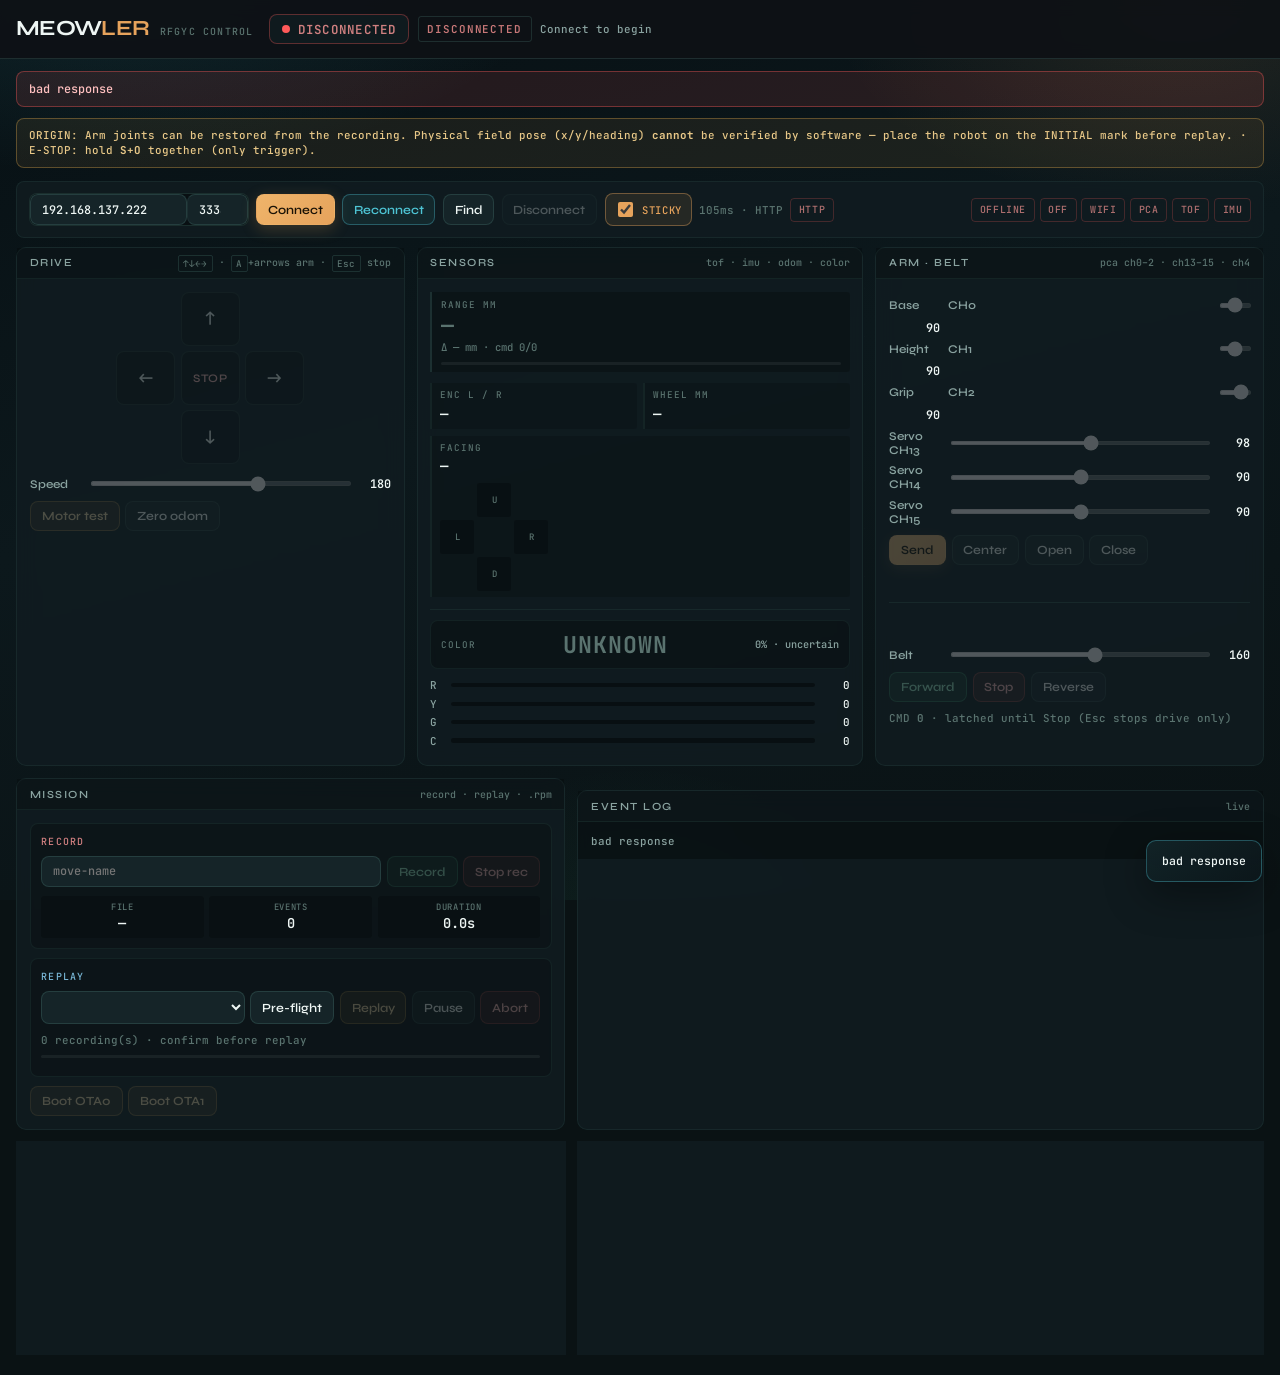
==== commit 79a734a1: "feat(rb2): add autonomous Youth Challenge mission, official rulebook docs, and updated pinouts" ====
--- a/arm_ui/templates/index.html
+++ b/arm_ui/templates/index.html
@@ -1039,14 +1039,13 @@
         <span class="meta-chip" id="modeMeta">Connect to begin</span>
       </div>
       <div class="top-actions">
-        <button type="button" class="btn-estop-clear" id="estopClearBtn" disabled title="Clear emergency stop">Clear E-Stop</button>
-        <button type="button" class="btn-estop" id="estopBtn" title="Emergency stop (Ctrl+Enter)">E-Stop</button>
       </div>
     </header>
 
     <div class="alert" id="modeWarn" role="alert"></div>
     <div class="origin-banner" id="originBanner">
       ORIGIN: Arm joints can be restored from the recording. Physical field pose (x/y/heading) <strong>cannot</strong> be verified by software — place the robot on the INITIAL mark before replay.
+      · E-STOP: hold <strong>S</strong>+<strong>O</strong> together (only trigger).
     </div>
 
     <div class="link-row" id="linkRow">
@@ -1062,7 +1061,8 @@
         <input type="checkbox" id="stickyChk" checked />
         <span>Sticky</span>
       </label>
-      <span class="latency" id="latHint" title="UI poll latency">—</span>
+      <span class="latency" id="latHint" title="UI link latency">—</span>
+      <span class="pill off" id="flagWs" title="Browser ↔ panel transport">HTTP</span>
       <div class="hw-flags">
         <span class="pill off" id="status">Offline</span>
         <span class="pill off" id="flagReconnect" title="Sticky auto-reconnect">Hold</span>
@@ -1151,21 +1151,33 @@
       <section class="sec">
         <header>
           <h2>Arm · Belt</h2>
-          <span class="meta">pca ch0–2 · ch4</span>
+          <span class="meta">pca ch0–2 · ch13–15 · ch4</span>
         </header>
         <div class="body split-arm">
           <div>
-            <label class="slider">Base
+            <label class="slider">Base <span class="meta">CH0</span>
               <input id="base" type="range" min="0" max="180" value="90" disabled />
               <span class="val" id="baseVal">90</span>
             </label>
-            <label class="slider">Height
+            <label class="slider">Height <span class="meta">CH1</span>
               <input id="height" type="range" min="0" max="180" value="90" disabled />
               <span class="val" id="heightVal">90</span>
             </label>
-            <label class="slider">Grip
-              <input id="grip" type="range" min="0" max="180" value="90" disabled />
+            <label class="slider">Grip <span class="meta">CH2</span>
+              <input id="grip" type="range" min="0" max="110" value="90" disabled />
               <span class="val" id="gripVal">90</span>
+            </label>
+            <label class="slider">Servo CH13
+              <input id="s13" type="range" min="0" max="180" value="98" disabled />
+              <span class="val" id="s13Val">98</span>
+            </label>
+            <label class="slider">Servo CH14
+              <input id="s14" type="range" min="0" max="180" value="90" disabled />
+              <span class="val" id="s14Val">90</span>
+            </label>
+            <label class="slider">Servo CH15
+              <input id="s15" type="range" min="0" max="180" value="90" disabled />
+              <span class="val" id="s15Val">90</span>
             </label>
             <div class="actions">
               <button class="primary" id="sendBtn" type="button" disabled>Send</button>
@@ -1185,7 +1197,7 @@
               <button class="danger" id="convStopBtn" type="button" disabled>Stop</button>
               <button id="convRevBtn" type="button" disabled>Reverse</button>
             </div>
-            <p class="hint">CMD <strong id="convCmd">0</strong></p>
+            <p class="hint">CMD <strong id="convCmd">0</strong> · latched until Stop (Esc stops drive only)</p>
           </div>
         </div>
       </section>
@@ -1262,7 +1274,6 @@
             <button type="button" id="hwLeftBtn">Left pulse</button>
             <button type="button" id="hwRightBtn">Right pulse</button>
             <button class="danger" type="button" id="hwStopBtn">Stop</button>
-            <button class="estop" type="button" id="hwEstopBtn" style="min-width:auto;min-height:auto;padding:0.42rem 0.65rem;font-size:0.72rem">E-Stop</button>
           </div>
           <p class="hint" id="hwTestHint">Pulses ≤120 speed · ≤800ms · dry-run ON until you arm</p>
         </div>
@@ -1313,9 +1324,15 @@
     let clientNudgeAt = 0;
     let pollFailStreak = 0;
     let wasConnected = false;
-
-    function api(path, opts) {
-      return fetch(path, { headers: { "Content-Type": "application/json" }, ...opts })
+    let ws = null;
+    let wsOpen = false;
+    let wsRetryAt = 0;
+    let wsRetryMs = 400;
+    let lastUiTransport = "http";
+    let recordingLive = false;
+
+    function api(path, ops) {
+      return fetch(path, { headers: { "Content-Type": "application/json" }, ...ops })
         .then(async (r) => {
           let data = null;
           try { data = await r.json(); } catch (_) { data = { ok: false, error: "bad response" }; }
@@ -1323,12 +1340,77 @@
           return data;
         });
     }
+    function pathToOp(path) {
+      const p = String(path || "").replace(/^\/api\//, "").split("?")[0];
+      return p;
+    }
+    function wsSend(obj) {
+      if (!wsOpen || !ws || ws.readyState !== WebSocket.OPEN) return false;
+      try { ws.send(JSON.stringify(obj)); return true; } catch (_) { return false; }
+    }
     function apiFire(path, body) {
+      const op = pathToOp(path);
+      const payload = Object.assign({ op }, body || {});
+      if (["drive", "arm", "stop", "conveyor", "center", "estop"].includes(op)) {
+        if (wsSend(payload)) return;
+      }
       fetch(path, {
         method: "POST",
         headers: { "Content-Type": "application/json" },
         body: JSON.stringify(body || {}),
       }).catch(() => {});
+    }
+    function setWsPill(on) {
+      const el = $("flagWs");
+      if (!el) return;
+      el.classList.toggle("on", !!on);
+      el.classList.toggle("off", !on);
+      el.textContent = on ? "WS" : "HTTP";
+      el.title = on
+        ? "Persistent WebSocket UI · robot = raw TCP :3333"
+        : "HTTP fallback poll · reconnecting WS…";
+    }
+    function connectWs() {
+      if (ws && (ws.readyState === WebSocket.OPEN || ws.readyState === WebSocket.CONNECTING)) return;
+      const proto = location.protocol === "https:" ? "wss" : "ws";
+      let sock;
+      try { sock = new WebSocket(`${proto}://${location.host}/ws`); }
+      catch (_) { scheduleWsRetry(); return; }
+      ws = sock;
+      sock.onopen = () => {
+        wsOpen = true;
+        wsRetryMs = 400;
+        setWsPill(true);
+        lastUiTransport = "websocket";
+        try { sock.send(JSON.stringify({ op: "sub" })); } catch (_) {}
+      };
+      sock.onmessage = (ev) => {
+        let msg = null;
+        try { msg = JSON.parse(ev.data); } catch (_) { return; }
+        if (!msg) return;
+        if (msg.t === "state" || msg.t === "hello") {
+          if (msg.s) applyState(msg.s);
+          const t1 = performance.now();
+          if (lastPollAt) {
+            const ms = Math.round(t1 - lastPollAt);
+            if ($("latHint")) $("latHint").textContent = `${ms}ms · WS`;
+          }
+          lastPollAt = t1;
+        }
+      };
+      sock.onclose = () => {
+        wsOpen = false;
+        setWsPill(false);
+        scheduleWsRetry();
+      };
+      sock.onerror = () => { try { sock.close(); } catch (_) {} };
+    }
+    function scheduleWsRetry() {
+      const now = performance.now();
+      if (now < wsRetryAt) return;
+      wsRetryAt = now + wsRetryMs;
+      wsRetryMs = Math.min(wsRetryMs * 1.6, 4000);
+      setTimeout(connectWs, wsRetryMs);
     }
 
     function showToast(msg, ms = 4200) {
@@ -1450,7 +1532,7 @@
       setPill("status", on);
       $("disconnectBtn").disabled = !on;
       ["fwdBtn","backBtn","leftBtn","rightBtn","stopBtn","speed","motorTestBtn","zeroBtn",
-        "base","height","grip","sendBtn","centerBtn","openGripBtn","closeGripBtn",
+        "base","height","grip","s13","s14","s15","sendBtn","centerBtn","openGripBtn","closeGripBtn",
         "convSpeed","convFwdBtn","convStopBtn","convRevBtn",
         "recStartBtn","replayBtn","otaBoot0Btn","otaBoot1Btn"
       ].forEach((id) => {
@@ -1544,8 +1626,6 @@
       $("linkKind").textContent = kind.replace("_", " ");
       if ($("dryRunChk")) $("dryRunChk").checked = !!s.dry_run;
       if ($("hwKindHint")) $("hwKindHint").textContent = `link: ${kind}` + (s.dry_run ? " · motors suppressed" : " · motors armed");
-      document.body.classList.toggle("estop-on", mode === "EMERGENCY STOP" || !!s.estop);
-
       const dur = Number(s.record_duration_ms) || 0;
       const durS = (dur / 1000).toFixed(1);
       let meta = "Connect to begin";
@@ -1585,7 +1665,6 @@
         alert.textContent = "";
       }
 
-      $("estopClearBtn").disabled = !s.estop;
       $("replayBar").style.width = Math.round((Number(s.replay_progress) || 0) * 100) + "%";
 
       if (s.recording || s.record_name) {
@@ -1595,68 +1674,85 @@
       }
     }
 
+    function applyState(s) {
+      if (!s) return;
+      pollFailStreak = 0;
+      recordingLive = !!s.recording;
+      if (s.connected !== connected) setEnabled(!!s.connected);
+      paintMode(s);
+      const tofLive = !!s.tof_ok || (Number(s.distance_mm) > 0);
+      const holding = !!(s.sticky_link || s.auto_reconnect || (stickyWanted && s.connected));
+      setPill("flagReconnect", holding);
+      if ($("flagReconnect")) {
+        $("flagReconnect").textContent = s.auto_reconnect ? "Retry" : (holding ? "Hold" : "Off");
+        $("flagReconnect").classList.toggle("pulse", !!s.auto_reconnect);
+        $("flagReconnect").title = s.auto_reconnect
+          ? (`Reconnecting: ${s.reconnect_note || ""}`)
+          : (holding ? "Sticky link armed — auto-reconnect on drop" : "Enable Sticky to hold the link");
+      }
+      if (wasConnected && !s.connected && stickyWanted) {
+        showToast("Link lost — reconnecting…", 2800);
+      }
+      wasConnected = !!s.connected;
+      maybeNudgeReconnect(s);
+      setPill("flagWifi", !!(s.connected && (s.wifi_ok || String(s.mode || "").includes("tcp"))));
+      setPill("flagPca", !!s.pca_ok);
+      setPill("flagTof", tofLive);
+      setPill("flagImu", !!s.imu_ok);
+      if (s.ui_transport === "websocket" || wsOpen) setWsPill(true);
+      paintColor(s);
+      paintTof(s);
+      if (!s.connected) {
+        const offline = s.auto_reconnect
+          ? (`Reconnecting… ${s.reconnect_note || ""}`).trim()
+          : (s.error || "Offline — press Connect");
+        $("logs").textContent = (s.logs || []).join("\n") || offline;
+        paintFace(null);
+        return;
+      }
+      $("enc").textContent = `${s.enc_l ?? 0} / ${s.enc_r ?? 0}`;
+      $("wheel").textContent = `${s.wheel_l_mm ?? 0} / ${s.wheel_r_mm ?? 0}`;
+      if (s.imu_ok) $("imu").textContent = facingDir(s);
+      else { imuRef = null; imuOkStreak = 0; $("imu").textContent = "—"; paintFace(null); }
+      $("leftVal").textContent = s.left ?? 0;
+      $("rightVal").textContent = s.right ?? 0;
+      $("convCmd").textContent = String(s.conveyor ?? 0);
+      /* Don't yank sliders backward while operator is commanding (telem lag) */
+      const armIds = ["base","height","grip","s13","s14","s15"];
+      const armFocused = armIds.some((id) => document.activeElement === $(id));
+      if (!armMod() && !armFocused && performance.now() > armLocalUntil) {
+        for (const id of armIds) {
+          if (s[id] != null && $(id) && $(id + "Val")) {
+            $(id).value = String(s[id]);
+            $(id + "Val").textContent = String(s[id]);
+          }
+        }
+      }
+      if ((performance.now() - lastPollAt) > 280) {
+        const lines = s.logs || [];
+        $("logs").textContent = lines.slice(0, 20).join("\n") || "…";
+        $("logMeta").textContent = (wsOpen ? "WS · " : "HTTP · ") + (lines.length ? lines.length + " entries" : "live");
+        lastPollAt = performance.now();
+      }
+    }
+
     async function poll() {
+      /* When WS is live, HTTP poll is a slow safety net only */
+      if (wsOpen && pollBusy) return;
       if (pollBusy) return;
       pollBusy = true;
       const t0 = performance.now();
       try {
         const s = await api("/api/state");
         if (!s) throw new Error("no state");
-        pollFailStreak = 0;
-        if (s.connected !== connected) setEnabled(!!s.connected);
-        paintMode(s);
-        const tofLive = !!s.tof_ok || (Number(s.distance_mm) > 0);
-        const holding = !!(s.sticky_link || s.auto_reconnect || (stickyWanted && s.connected));
-        setPill("flagReconnect", holding);
-        if ($("flagReconnect")) {
-          $("flagReconnect").textContent = s.auto_reconnect ? "Retry" : (holding ? "Hold" : "Off");
-          $("flagReconnect").classList.toggle("pulse", !!s.auto_reconnect);
-          $("flagReconnect").title = s.auto_reconnect
-            ? (`Reconnecting: ${s.reconnect_note || ""}`)
-            : (holding ? "Sticky link armed — auto-reconnect on drop" : "Enable Sticky to hold the link");
-        }
-        if (wasConnected && !s.connected && stickyWanted) {
-          showToast("Link lost — reconnecting…", 2800);
-        }
-        wasConnected = !!s.connected;
-        maybeNudgeReconnect(s);
-        setPill("flagWifi", !!(s.connected && (s.wifi_ok || String(s.mode || "").includes("tcp"))));
-        setPill("flagPca", !!s.pca_ok);
-        setPill("flagTof", tofLive);
-        setPill("flagImu", !!s.imu_ok);
-        paintColor(s);
-        paintTof(s);
-        if (!s.connected) {
-          const offline = s.auto_reconnect
-            ? (`Reconnecting… ${s.reconnect_note || ""}`).trim()
-            : (s.error || "Offline — press Connect");
-          $("logs").textContent = (s.logs || []).join("\n") || offline;
-          paintFace(null);
-          return;
-        }
-        $("enc").textContent = `${s.enc_l ?? 0} / ${s.enc_r ?? 0}`;
-        $("wheel").textContent = `${s.wheel_l_mm ?? 0} / ${s.wheel_r_mm ?? 0}`;
-        if (s.imu_ok) $("imu").textContent = facingDir(s);
-        else { imuRef = null; imuOkStreak = 0; $("imu").textContent = "—"; paintFace(null); }
-        $("leftVal").textContent = s.left ?? 0;
-        $("rightVal").textContent = s.right ?? 0;
-        $("convCmd").textContent = String(s.conveyor ?? 0);
-        /* Don't yank sliders backward while operator is commanding (telem lag) */
-        const armFocused = document.activeElement === $("base") || document.activeElement === $("height") || document.activeElement === $("grip");
-        if (!armMod() && !armFocused && performance.now() > armLocalUntil) {
-          if (s.base != null) { $("base").value = String(s.base); $("baseVal").textContent = String(s.base); }
-          if (s.height != null) { $("height").value = String(s.height); $("heightVal").textContent = String(s.height); }
-          if (s.grip != null) { $("grip").value = String(s.grip); $("gripVal").textContent = String(s.grip); }
-        }
-        const ms = Math.round(performance.now() - t0);
-        const el = $("latHint");
-        el.textContent = ms + "ms";
-        el.classList.toggle("hot", ms < 40);
-        if ((performance.now() - lastPollAt) > 350) {
-          const lines = s.logs || [];
-          $("logs").textContent = lines.slice(0, 20).join("\n") || "…";
-          $("logMeta").textContent = lines.length ? lines.length + " entries" : "live";
-          lastPollAt = performance.now();
+        applyState(s);
+        if (!wsOpen) {
+          const ms = Math.round(performance.now() - t0);
+          const el = $("latHint");
+          if (el) {
+            el.textContent = ms + "ms · HTTP";
+            el.classList.toggle("hot", ms < 40);
+          }
         }
       } catch (err) {
         pollFailStreak += 1;
@@ -1671,6 +1767,7 @@
             if ($("reconnectNote")) $("reconnectNote").textContent = "Control server unreachable — retrying…";
           }
         }
+        connectWs();
       } finally {
         pollBusy = false;
       }
@@ -1768,8 +1865,10 @@
       if (!connected) return;
       armPending = Object.assign(armPending || {}, partial);
       armLocalUntil = performance.now() + 450;
-      /* Height: flush ASAP (gravity axis). Others coalesce ~16ms. */
-      const delay = (partial.height != null && partial.base == null && partial.grip == null) ? 0 : 16;
+      /* Height ASAP; during recording flush every sample for timeline accuracy */
+      let delay = 16;
+      if (recordingLive) delay = 0;
+      else if (partial.height != null && partial.base == null && partial.grip == null) delay = 0;
       if (!armFlushTimer) armFlushTimer = setTimeout(flushArm, delay);
       else if (delay === 0) {
         clearTimeout(armFlushTimer);
@@ -1807,7 +1906,7 @@
       hold = dir;
       drive(l, r);
       clearInterval(driveTimer);
-      driveTimer = setInterval(() => { if (hold) drive(l, r); }, 45);
+      driveTimer = setInterval(() => { if (hold) drive(l, r); }, recordingLive ? 20 : 30);
     }
 
     function endHold() {
@@ -1890,13 +1989,16 @@
       await poll();
     };
     $("sendBtn").onclick = () => {
-      armPending = { base: Number($("base").value), height: Number($("height").value), grip: Number($("grip").value) };
+      armPending = {
+        base: Number($("base").value), height: Number($("height").value), grip: Number($("grip").value),
+        s13: Number($("s13").value), s14: Number($("s14").value), s15: Number($("s15").value),
+      };
       flushArm();
     };
     $("centerBtn").onclick = () => apiFire("/api/center", {});
     $("openGripBtn").onclick = () => { $("grip").value = 40; $("gripVal").textContent = "40"; armPending = { grip: 40 }; flushArm(); };
-    $("closeGripBtn").onclick = () => { $("grip").value = 140; $("gripVal").textContent = "140"; armPending = { grip: 140 }; flushArm(); };
-    $("stopBtn").onclick = () => { endHold(); apiFire("/api/stop", {}); $("convCmd").textContent = "0"; };
+    $("closeGripBtn").onclick = () => { $("grip").value = 110; $("gripVal").textContent = "110"; armPending = { grip: 110 }; flushArm(); };
+    $("stopBtn").onclick = () => { endHold(); apiFire("/api/stop", {}); };
     $("motorTestBtn").onclick = async () => {
       const ok = await confirmDialog(
         "Run motor test?",
@@ -1915,6 +2017,9 @@
     bindSlider("base", "baseVal");
     bindSlider("height", "heightVal");
     bindSlider("grip", "gripVal");
+    bindSlider("s13", "s13Val");
+    bindSlider("s14", "s14Val");
+    bindSlider("s15", "s15Val");
     bindHold("fwdBtn", "fwd");
     bindHold("backBtn", "back");
     bindHold("leftBtn", "left");
@@ -2036,28 +2141,6 @@
       } catch (_) {}
     }
 
-    $("estopBtn").onclick = async () => {
-      endHold();
-      setLoading($("estopBtn"), true);
-      try {
-        await api("/api/estop", { method: "POST", body: "{}" });
-      } finally {
-        setLoading($("estopBtn"), false);
-        $("estopBtn").disabled = false;
-      }
-      await poll();
-    };
-    $("estopClearBtn").onclick = async () => {
-      const ok = await confirmDialog(
-        "Clear emergency stop?",
-        "Motors will accept commands again. Confirm the field is clear.",
-        { danger: true, okLabel: "Clear E-Stop" }
-      );
-      if (!ok) return;
-      const res = await api("/api/estop/clear", { method: "POST", body: "{}" });
-      if (!res || !res.ok) showToast((res && res.error) || "Clear failed");
-      await poll();
-    };
     $("recStartBtn").onclick = async () => {
       const name = ($("recName").value || "").trim();
       setLoading($("recStartBtn"), true);
@@ -2158,7 +2241,6 @@
     $("hwLeftBtn").onclick = () => hwTest("left");
     $("hwRightBtn").onclick = () => hwTest("right");
     $("hwStopBtn").onclick = () => hwTest("stop");
-    $("hwEstopBtn").onclick = () => hwTest("estop");
     $("dryRunChk").onchange = async () => {
       if ($("dryRunChk").checked) {
         await api("/api/dry_run", { method: "POST", body: JSON.stringify({ enabled: true }) });
@@ -2172,7 +2254,7 @@
     $("armMotorsBtn").onclick = async () => {
       const ok = await confirmDialog(
         "Arm motors? (disable dry-run)",
-        "Motor commands will be sent to the robot.\nField must be clear. E-Stop ready.",
+        "Motor commands will be sent to the robot.\nField must be clear.",
         { danger: true, okLabel: "Arm motors" }
       );
       if (!ok) return;
@@ -2203,12 +2285,40 @@
       await api("/api/replay/stop", { method: "POST", body: "{}" });
       await refreshRecHint();
     };
+    /* E-STOP: only when S and O are pressed at the same time (±80ms). No buttons. */
+    const soChord = { s: 0, o: 0 };
+    function typingTarget(el) {
+      if (!el) return false;
+      const tag = (el.tagName || "").toUpperCase();
+      return tag === "INPUT" || tag === "TEXTAREA" || tag === "SELECT" || el.isContentEditable;
+    }
+    function fireChordEstop() {
+      soChord.s = 0;
+      soChord.o = 0;
+      endHold();
+      keysHeld.clear();
+      stopKeyRepeat();
+      apiFire("/api/estop", {});
+      showToast("E-STOP · S+O", 2200);
+    }
     window.addEventListener("keydown", (ev) => {
-      if (ev.key === "Enter" && (ev.ctrlKey || ev.metaKey)) {
+      if (typingTarget(ev.target) || $("modalBackdrop").classList.contains("show")) return;
+      const k = (ev.key || "").toLowerCase();
+      if (k !== "s" && k !== "o") return;
+      if (ev.repeat || ev.ctrlKey || ev.metaKey || ev.altKey) return;
+      const now = performance.now();
+      soChord[k] = now;
+      const other = k === "s" ? soChord.o : soChord.s;
+      if (other > 0 && Math.abs(now - other) <= 80) {
         ev.preventDefault();
-        $("estopBtn").click();
-      }
-    });
+        fireChordEstop();
+      }
+    }, true);
+    window.addEventListener("keyup", (ev) => {
+      const k = (ev.key || "").toLowerCase();
+      if (k === "s" || k === "o") soChord[k] = 0;
+    }, true);
+
     $("otaBoot0Btn").onclick = async () => {
       const ok = await confirmDialog("Reboot into ota_0?", "Robot will reboot into partition ota_0.", { danger: true, okLabel: "Reboot OTA0" });
       if (ok) apiFire("/api/ota", { action: 7 });
@@ -2218,7 +2328,16 @@
       if (ok) apiFire("/api/ota", { action: 8 });
     };
 
-    setInterval(poll, 40);
+    connectWs();
+    /* HTTP safety net — back off while WS is healthy (was 250ms → Flask thread storm) */
+    setInterval(() => { poll(); }, 1500);
+    setInterval(() => { if (!wsOpen) connectWs(); }, 2000);
+    /* Keep WS alive so server receive(timeout=20) does not drop the tab */
+    setInterval(() => {
+      if (wsOpen && ws && ws.readyState === 1) {
+        try { ws.send(JSON.stringify({ t: "ping" })); } catch (_) {}
+      }
+    }, 10000);
     poll();
     setInterval(refreshRecHint, 500);
     refreshRpmList();
